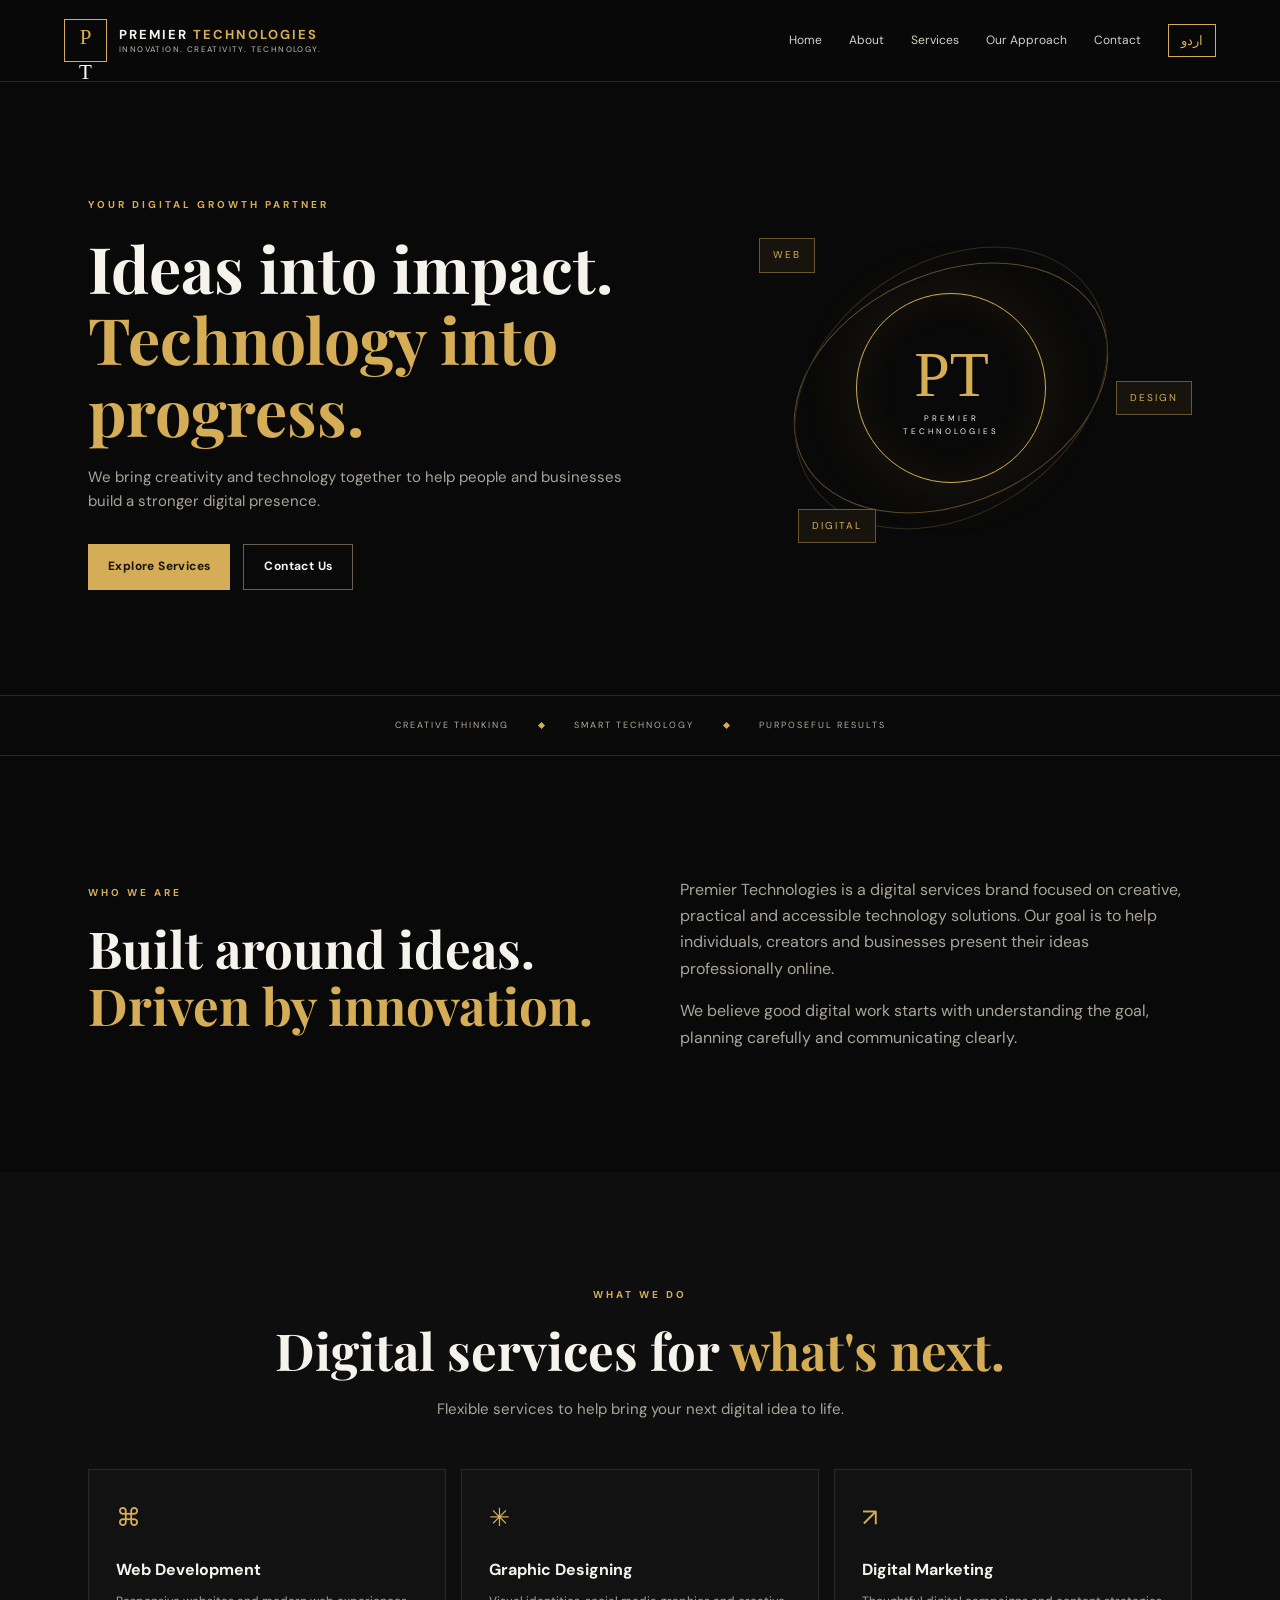
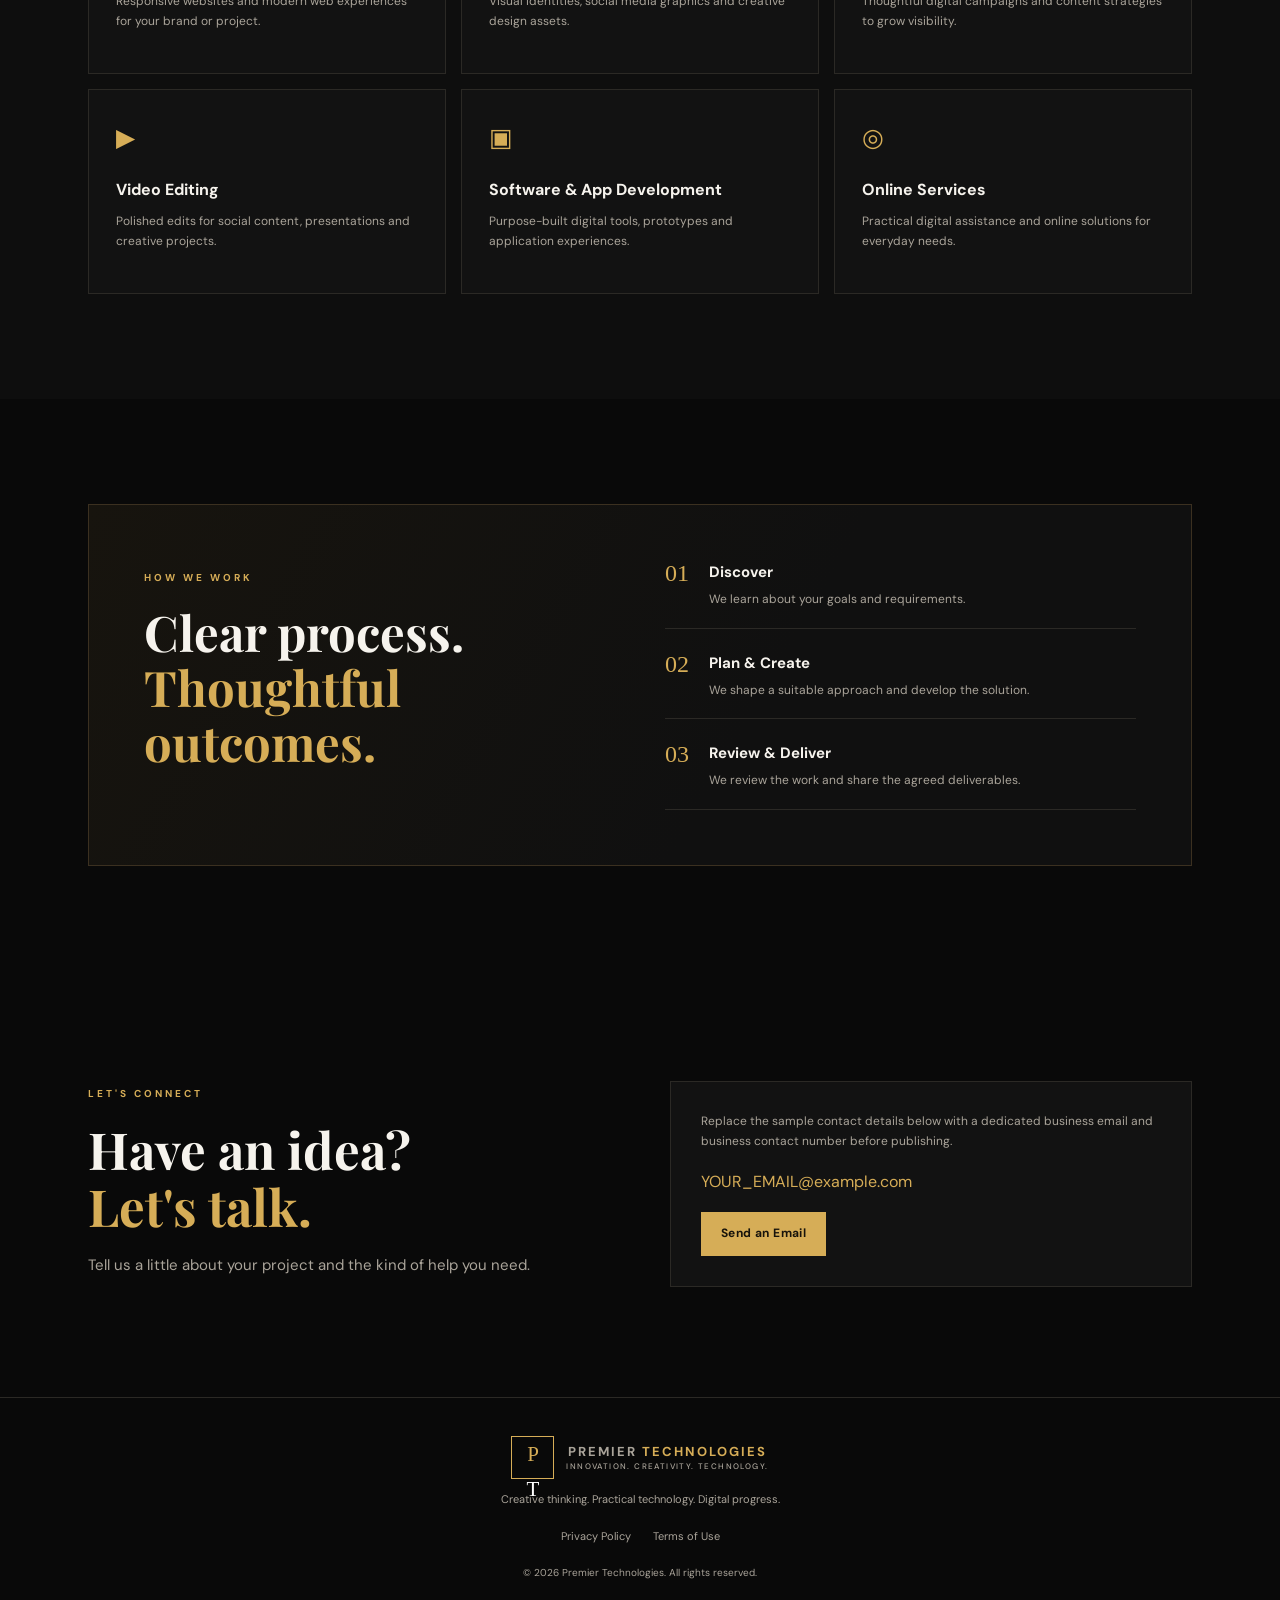
==== index.html @ ddcc8393 "Add files via upload" ====
<!doctype html>
<html lang="en">
<head>
  <meta charset="utf-8">
  <meta name="viewport" content="width=device-width, initial-scale=1">
  <title>Premier Technologies | Innovation. Creativity. Technology.</title>
  <meta name="description" content="Premier Technologies offers web development, graphic design, digital marketing, video editing, software and app development, and digital solutions.">
  <meta name="theme-color" content="#090909">
  <link rel="canonical" href="https://YOUR-DOMAIN.com/">
  <link rel="icon" href="favicon.svg" type="image/svg+xml">
  <link rel="stylesheet" href="style.css">
  <script defer src="script.js"></script>
</head>
<body>
  <header class="site-header">
    <a class="brand" href="#home" aria-label="Premier Technologies home">
      <span class="brand-mark">P<span>T</span></span>
      <span class="brand-name">PREMIER <b>TECHNOLOGIES</b><small>INNOVATION. CREATIVITY. TECHNOLOGY.</small></span>
    </a>
    <button class="menu-toggle" id="menuToggle" aria-label="Open navigation" aria-expanded="false">☰</button>
    <nav id="mainNav" class="main-nav">
      <a href="#home" data-en="Home" data-ur="صفحۂ اول">Home</a>
      <a href="#about" data-en="About" data-ur="تعارف">About</a>
      <a href="#services" data-en="Services" data-ur="خدمات">Services</a>
      <a href="#work" data-en="Our Approach" data-ur="ہمارا طریقۂ کار">Our Approach</a>
      <a href="#contact" data-en="Contact" data-ur="رابطہ">Contact</a>
      <button class="lang-toggle" id="langToggle" type="button">اردو</button>
    </nav>
  </header>

  <main>
    <section class="hero section" id="home">
      <div class="hero-content">
        <p class="eyebrow" data-en="YOUR DIGITAL GROWTH PARTNER" data-ur="آپ کی ڈیجیٹل ترقی کا ساتھی">YOUR DIGITAL GROWTH PARTNER</p>
        <h1 data-en="Ideas into impact.<br><span>Technology into progress.</span>" data-ur="خیالات کو کامیابی میں بدلیں۔<br><span>ٹیکنالوجی کے ساتھ آگے بڑھیں۔">Ideas into impact.<br><span>Technology into progress.</span></h1>
        <p class="hero-copy" data-en="We bring creativity and technology together to help people and businesses build a stronger digital presence." data-ur="ہم تخلیقی صلاحیتوں اور ٹیکنالوجی کو یکجا کرکے افراد اور کاروبار کو مضبوط ڈیجیٹل شناخت بنانے میں مدد دیتے ہیں۔">We bring creativity and technology together to help people and businesses build a stronger digital presence.</p>
        <div class="hero-actions">
          <a class="button button-gold" href="#services" data-en="Explore Services" data-ur="خدمات دیکھیں">Explore Services</a>
          <a class="button button-outline" href="#contact" data-en="Contact Us" data-ur="رابطہ کریں">Contact Us</a>
        </div>
      </div>
      <div class="hero-art" aria-hidden="true">
        <div class="orbit orbit-one"></div><div class="orbit orbit-two"></div>
        <div class="hero-emblem"><span>PT</span><small>PREMIER<br>TECHNOLOGIES</small></div>
        <div class="float-chip chip-one">WEB</div><div class="float-chip chip-two">DESIGN</div><div class="float-chip chip-three">DIGITAL</div>
      </div>
    </section>

    <section class="trust-strip">
      <span data-en="CREATIVE THINKING" data-ur="تخلیقی سوچ">CREATIVE THINKING</span>
      <i></i><span data-en="SMART TECHNOLOGY" data-ur="جدید ٹیکنالوجی">SMART TECHNOLOGY</span>
      <i></i><span data-en="PURPOSEFUL RESULTS" data-ur="بامقصد نتائج">PURPOSEFUL RESULTS</span>
    </section>

    <section class="section about" id="about">
      <div class="section-heading">
        <p class="eyebrow" data-en="WHO WE ARE" data-ur="ہم کون ہیں">WHO WE ARE</p>
        <h2 data-en="Built around ideas.<br><span>Driven by innovation.</span>" data-ur="خیالات سے آغاز،<br><span>جدت کے ساتھ سفر۔">Built around ideas.<br><span>Driven by innovation.</span></h2>
      </div>
      <div class="about-copy">
        <p data-en="Premier Technologies is a digital services brand focused on creative, practical and accessible technology solutions. Our goal is to help individuals, creators and businesses present their ideas professionally online." data-ur="پریمیئر ٹیکنالوجیز ایک ڈیجیٹل سروسز برانڈ ہے جو تخلیقی، عملی اور قابلِ رسائی ٹیکنالوجی حل فراہم کرنے پر توجہ دیتا ہے۔ ہمارا مقصد افراد، تخلیق کاروں اور کاروباروں کو آن لائن اپنی شناخت پیشہ ورانہ انداز میں بنانے میں مدد دینا ہے۔">Premier Technologies is a digital services brand focused on creative, practical and accessible technology solutions. Our goal is to help individuals, creators and businesses present their ideas professionally online.</p>
        <p class="muted" data-en="We believe good digital work starts with understanding the goal, planning carefully and communicating clearly." data-ur="ہمارا یقین ہے کہ معیاری ڈیجیٹل کام کا آغاز مقصد کو سمجھنے، بہتر منصوبہ بندی اور واضح رابطے سے ہوتا ہے۔">We believe good digital work starts with understanding the goal, planning carefully and communicating clearly.</p>
      </div>
    </section>

    <section class="section services" id="services">
      <div class="section-heading centered">
        <p class="eyebrow" data-en="WHAT WE DO" data-ur="ہم کیا کرتے ہیں">WHAT WE DO</p>
        <h2 data-en="Digital services for <span>what's next.</span>" data-ur="آپ کے اگلے قدم کے لیے <span>ڈیجیٹل خدمات۔</span>">Digital services for <span>what's next.</span></h2>
        <p class="section-intro" data-en="Flexible services to help bring your next digital idea to life." data-ur="آپ کے اگلے ڈیجیٹل آئیڈیا کو حقیقت بنانے کے لیے مختلف خدمات۔">Flexible services to help bring your next digital idea to life.</p>
      </div>
      <div class="service-grid">
        <article class="service-card"><div class="service-icon">⌘</div><h3 data-en="Web Development" data-ur="ویب ڈیولپمنٹ">Web Development</h3><p data-en="Responsive websites and modern web experiences for your brand or project." data-ur="آپ کے برانڈ یا پروجیکٹ کے لیے موبائل فرینڈلی ویب سائٹس اور جدید ویب تجربات۔">Responsive websites and modern web experiences for your brand or project.</p></article>
        <article class="service-card"><div class="service-icon">✳</div><h3 data-en="Graphic Designing" data-ur="گرافک ڈیزائننگ">Graphic Designing</h3><p data-en="Visual identities, social media graphics and creative design assets." data-ur="برانڈ شناخت، سوشل میڈیا گرافکس اور تخلیقی ڈیزائن۔">Visual identities, social media graphics and creative design assets.</p></article>
        <article class="service-card"><div class="service-icon">↗</div><h3 data-en="Digital Marketing" data-ur="ڈیجیٹل مارکیٹنگ">Digital Marketing</h3><p data-en="Thoughtful digital campaigns and content strategies to grow visibility." data-ur="آن لائن پہچان بڑھانے کے لیے مؤثر ڈیجیٹل مہمات اور مواد کی حکمتِ عملی۔">Thoughtful digital campaigns and content strategies to grow visibility.</p></article>
        <article class="service-card"><div class="service-icon">▶</div><h3 data-en="Video Editing" data-ur="ویڈیو ایڈیٹنگ">Video Editing</h3><p data-en="Polished edits for social content, presentations and creative projects." data-ur="سوشل میڈیا، پریزنٹیشنز اور تخلیقی منصوبوں کے لیے معیاری ویڈیو ایڈیٹنگ۔">Polished edits for social content, presentations and creative projects.</p></article>
        <article class="service-card"><div class="service-icon">▣</div><h3 data-en="Software & App Development" data-ur="سافٹ ویئر اور ایپ ڈیولپمنٹ">Software & App Development</h3><p data-en="Purpose-built digital tools, prototypes and application experiences." data-ur="ضرورت کے مطابق ڈیجیٹل ٹولز، پروٹوٹائپس اور ایپلی کیشنز۔">Purpose-built digital tools, prototypes and application experiences.</p></article>
        <article class="service-card"><div class="service-icon">◎</div><h3 data-en="Online Services" data-ur="آن لائن خدمات">Online Services</h3><p data-en="Practical digital assistance and online solutions for everyday needs." data-ur="روزمرہ ضروریات کے لیے عملی ڈیجیٹل معاونت اور آن لائن حل۔">Practical digital assistance and online solutions for everyday needs.</p></article>
      </div>
    </section>

    <section class="section approach" id="work">
      <div class="approach-panel">
        <div><p class="eyebrow" data-en="HOW WE WORK" data-ur="ہمارا طریقۂ کار">HOW WE WORK</p><h2 data-en="Clear process.<br><span>Thoughtful outcomes.</span>" data-ur="واضح طریقۂ کار،<br><span>بہتر نتائج۔">Clear process.<br><span>Thoughtful outcomes.</span></h2></div>
        <div class="steps">
          <div class="step"><b>01</b><div><h3 data-en="Discover" data-ur="ضرورت سمجھنا">Discover</h3><p data-en="We learn about your goals and requirements." data-ur="ہم آپ کے مقاصد اور ضروریات سمجھتے ہیں۔">We learn about your goals and requirements.</p></div></div>
          <div class="step"><b>02</b><div><h3 data-en="Plan & Create" data-ur="منصوبہ بندی اور تخلیق">Plan & Create</h3><p data-en="We shape a suitable approach and develop the solution." data-ur="ہم مناسب حکمتِ عملی بناتے اور حل تیار کرتے ہیں۔">We shape a suitable approach and develop the solution.</p></div></div>
          <div class="step"><b>03</b><div><h3 data-en="Review & Deliver" data-ur="جائزہ اور فراہمی">Review & Deliver</h3><p data-en="We review the work and share the agreed deliverables." data-ur="ہم کام کا جائزہ لے کر طے شدہ نتائج فراہم کرتے ہیں۔">We review the work and share the agreed deliverables.</p></div></div>
        </div>
      </div>
    </section>

    <section class="section contact" id="contact">
      <div class="section-heading">
        <p class="eyebrow" data-en="LET'S CONNECT" data-ur="آئیے رابطہ کریں">LET'S CONNECT</p>
        <h2 data-en="Have an idea?<br><span>Let's talk.</span>" data-ur="کوئی آئیڈیا ہے؟<br><span>بات کرتے ہیں۔">Have an idea?<br><span>Let's talk.</span></h2>
        <p class="section-intro" data-en="Tell us a little about your project and the kind of help you need." data-ur="اپنے پروجیکٹ اور مطلوبہ مدد کے بارے میں مختصراً بتائیں۔">Tell us a little about your project and the kind of help you need.</p>
      </div>
      <div class="contact-card">
        <p class="contact-note" data-en="Replace the sample contact details below with a dedicated business email and business contact number before publishing." data-ur="ویب سائٹ شائع کرنے سے پہلے نیچے دی گئی نمونہ رابطہ معلومات کی جگہ کاروباری ای میل اور رابطہ نمبر شامل کریں۔">Replace the sample contact details below with a dedicated business email and business contact number before publishing.</p>
        <a class="contact-link" href="mailto:YOUR_EMAIL@example.com">YOUR_EMAIL@example.com</a>
        <a class="button button-gold" href="mailto:YOUR_EMAIL@example.com?subject=Project%20Enquiry" data-en="Send an Email" data-ur="ای میل بھیجیں">Send an Email</a>
      </div>
    </section>
  </main>

  <footer class="site-footer">
    <a class="brand footer-brand" href="#home"><span class="brand-mark">P<span>T</span></span><span class="brand-name">PREMIER <b>TECHNOLOGIES</b><small>INNOVATION. CREATIVITY. TECHNOLOGY.</small></span></a>
    <p data-en="Creative thinking. Practical technology. Digital progress." data-ur="تخلیقی سوچ، عملی ٹیکنالوجی، ڈیجیٹل ترقی۔">Creative thinking. Practical technology. Digital progress.</p>
    <div class="footer-links"><a href="privacy.html" data-en="Privacy Policy" data-ur="پرائیویسی پالیسی">Privacy Policy</a><a href="terms.html" data-en="Terms of Use" data-ur="استعمال کی شرائط">Terms of Use</a></div>
    <small>© <span id="year"></span> Premier Technologies. <span data-en="All rights reserved." data-ur="جملہ حقوق محفوظ ہیں۔">All rights reserved.</span></small>
  </footer>
</body>
</html>
---- style.css ----
@import url('https://fonts.googleapis.com/css2?family=DM+Sans:wght@400;500;600;700&family=Playfair+Display:wght@600;700&family=Noto+Nastaliq+Urdu:wght@400;600&display=swap');
:root{--bg:#090909;--panel:#121212;--panel2:#171717;--gold:#d6ad57;--gold2:#f1d18a;--text:#f6f3ed;--muted:#aaa49a;--line:#2b2925;--max:1160px}
*{box-sizing:border-box}html{scroll-behavior:smooth;scroll-padding-top:90px}body{margin:0;background:var(--bg);color:var(--text);font-family:'DM Sans',Arial,sans-serif;line-height:1.65}a{color:inherit;text-decoration:none}.site-header{height:82px;padding:0 max(5vw,24px);display:flex;align-items:center;justify-content:space-between;border-bottom:1px solid var(--line);background:#090909ee;position:sticky;top:0;z-index:10;backdrop-filter:blur(12px)}.brand{display:flex;align-items:center;gap:12px}.brand-mark{width:43px;height:43px;border:1px solid var(--gold);display:grid;place-items:center;color:var(--gold);font-family:Georgia,serif;font-size:21px}.brand-mark span{color:#fff}.brand-name{font-size:13px;letter-spacing:2px;font-weight:700;line-height:1.4}.brand-name b{color:var(--gold)}.brand-name small{display:block;font-size:8px;letter-spacing:1.4px;color:var(--muted);font-weight:500}.main-nav{display:flex;align-items:center;gap:27px;font-size:12px;color:#d6d1c8}.main-nav a:hover,.footer-links a:hover{color:var(--gold)}.lang-toggle,.menu-toggle{border:1px solid var(--gold);background:transparent;color:var(--gold);padding:8px 12px;cursor:pointer}.menu-toggle{display:none}.section{max-width:var(--max);margin:auto;padding:105px 28px}.hero{min-height:590px;display:grid;grid-template-columns:1.1fr .9fr;align-items:center;gap:35px}.eyebrow{font-size:10px;letter-spacing:3px;color:var(--gold);font-weight:700}.hero h1,.section-heading h2,.approach h2{font-family:'Playfair Display',Georgia,serif;font-size:clamp(39px,5vw,65px);line-height:1.12;margin:18px 0}.hero h1 span,h2 span{color:var(--gold)}.hero-copy,.about-copy p,.section-intro{color:var(--muted);max-width:570px;font-size:15px}.hero-actions{display:flex;gap:13px;margin-top:30px;flex-wrap:wrap}.button{display:inline-flex;align-items:center;justify-content:center;padding:12px 20px;font-size:12px;font-weight:700;letter-spacing:.4px}.button-gold{background:var(--gold);color:#17130b}.button-gold:hover{background:var(--gold2)}.button-outline{border:1px solid #686052;color:var(--text)}.button-outline:hover{border-color:var(--gold);color:var(--gold)}.hero-art{height:390px;position:relative;display:grid;place-items:center}.orbit{position:absolute;border:1px solid #5d4a29;border-radius:50%;transform:rotate(-25deg)}.orbit-one{width:330px;height:230px}.orbit-two{width:250px;height:340px;transform:rotate(55deg);border-color:#332a1b}.hero-emblem{width:190px;height:190px;border:1px solid var(--gold);border-radius:50%;display:flex;flex-direction:column;align-items:center;justify-content:center;box-shadow:0 0 65px #d6ad571a,inset 0 0 40px #d6ad5712}.hero-emblem span{font:64px Georgia;color:var(--gold)}.hero-emblem small{text-align:center;letter-spacing:3px;font-size:8px}.float-chip{position:absolute;background:#17140e;border:1px solid #69552f;color:var(--gold);font-size:10px;letter-spacing:2px;padding:8px 13px}.chip-one{top:45px;left:10%}.chip-two{right:0;top:48%}.chip-three{bottom:40px;left:18%}.trust-strip{border-block:1px solid var(--line);display:flex;justify-content:center;align-items:center;gap:30px;padding:22px 10px;color:#b7ad9b;font-size:9px;letter-spacing:2px;flex-wrap:wrap}.trust-strip i{width:5px;height:5px;background:var(--gold);transform:rotate(45deg)}.about{display:grid;grid-template-columns:1fr 1fr;gap:80px;align-items:center}.section-heading h2{font-size:clamp(35px,4vw,51px)}.about-copy p{font-size:16px}.muted{color:var(--muted)}.services{max-width:none;background:#0e0e0e;padding-inline:max(calc((100% - var(--max))/2 + 28px),28px)}.centered{text-align:center}.centered .section-intro{margin:0 auto}.service-grid{max-width:var(--max);margin:48px auto 0;display:grid;grid-template-columns:repeat(3,1fr);gap:15px}.service-card{background:var(--panel);border:1px solid var(--line);padding:27px;min-height:205px;transition:.2s}.service-card:hover{border-color:#8a6d38;transform:translateY(-3px)}.service-icon{font-size:25px;color:var(--gold);margin-bottom:18px}.service-card h3{font-size:16px;margin:0 0 9px}.service-card p,.step p{font-size:12px;color:var(--muted);margin:0}.approach-panel{background:linear-gradient(120deg,#17140e,#101010 60%);border:1px solid #3b3020;padding:55px;display:grid;grid-template-columns:1fr 1fr;gap:50px}.approach h2{font-size:clamp(34px,4vw,49px)}.steps{display:grid;gap:22px;align-content:center}.step{display:flex;gap:20px;border-bottom:1px solid var(--line);padding-bottom:18px}.step b{font:24px Georgia;color:var(--gold)}.step h3{font-size:15px;margin:0 0 5px}.contact{display:grid;grid-template-columns:1fr 1fr;gap:60px;align-items:center}.contact-card{border:1px solid var(--line);background:var(--panel);padding:30px;display:flex;flex-direction:column;align-items:flex-start;gap:17px}.contact-note{font-size:12px;color:var(--muted);margin:0}.contact-link{color:var(--gold);overflow-wrap:anywhere}.site-footer{border-top:1px solid var(--line);padding:38px 5vw;text-align:center;color:var(--muted);font-size:11px}.footer-brand{justify-content:center}.footer-links{display:flex;justify-content:center;gap:22px;margin:18px}.site-footer>small{font-size:10px}.rtl{direction:rtl;font-family:'Noto Nastaliq Urdu','Arial',sans-serif}.rtl .main-nav,.rtl .brand-name,.rtl .eyebrow,.rtl .service-card,.rtl .step,.rtl .contact-card,.rtl .trust-strip{letter-spacing:0}.rtl .hero-art{direction:ltr}.rtl .hero-actions{justify-content:flex-start}.rtl .step{flex-direction:row}.rtl .brand{direction:ltr}.rtl .footer-brand{direction:ltr}
@media(max-width:800px){.site-header{height:72px}.menu-toggle{display:block}.main-nav{display:none;position:absolute;top:71px;left:0;right:0;background:#101010;padding:22px;flex-direction:column;gap:18px;border-bottom:1px solid var(--line)}.main-nav.open{display:flex}.hero{grid-template-columns:1fr;padding-top:70px;text-align:center}.hero-copy{margin-inline:auto}.hero-actions{justify-content:center}.hero-art{height:310px}.about,.contact,.approach-panel{grid-template-columns:1fr;gap:25px}.about{padding-top:75px;padding-bottom:75px}.service-grid{grid-template-columns:repeat(2,1fr)}.approach-panel{padding:30px}.contact{padding-top:75px;padding-bottom:75px}}
@media(max-width:520px){.brand-name{font-size:11px;letter-spacing:1px}.brand-name small{font-size:7px}.brand-mark{width:38px;height:38px}.section{padding:75px 21px}.hero h1{font-size:42px}.hero-art{height:270px}.hero-emblem{width:155px;height:155px}.hero-emblem span{font-size:52px}.orbit-one{width:270px;height:190px}.orbit-two{width:210px;height:290px}.service-grid{grid-template-columns:1fr}.service-card{min-height:0}.trust-strip{gap:12px;font-size:8px}.contact-card{padding:22px}.rtl .hero h1{font-size:35px}}
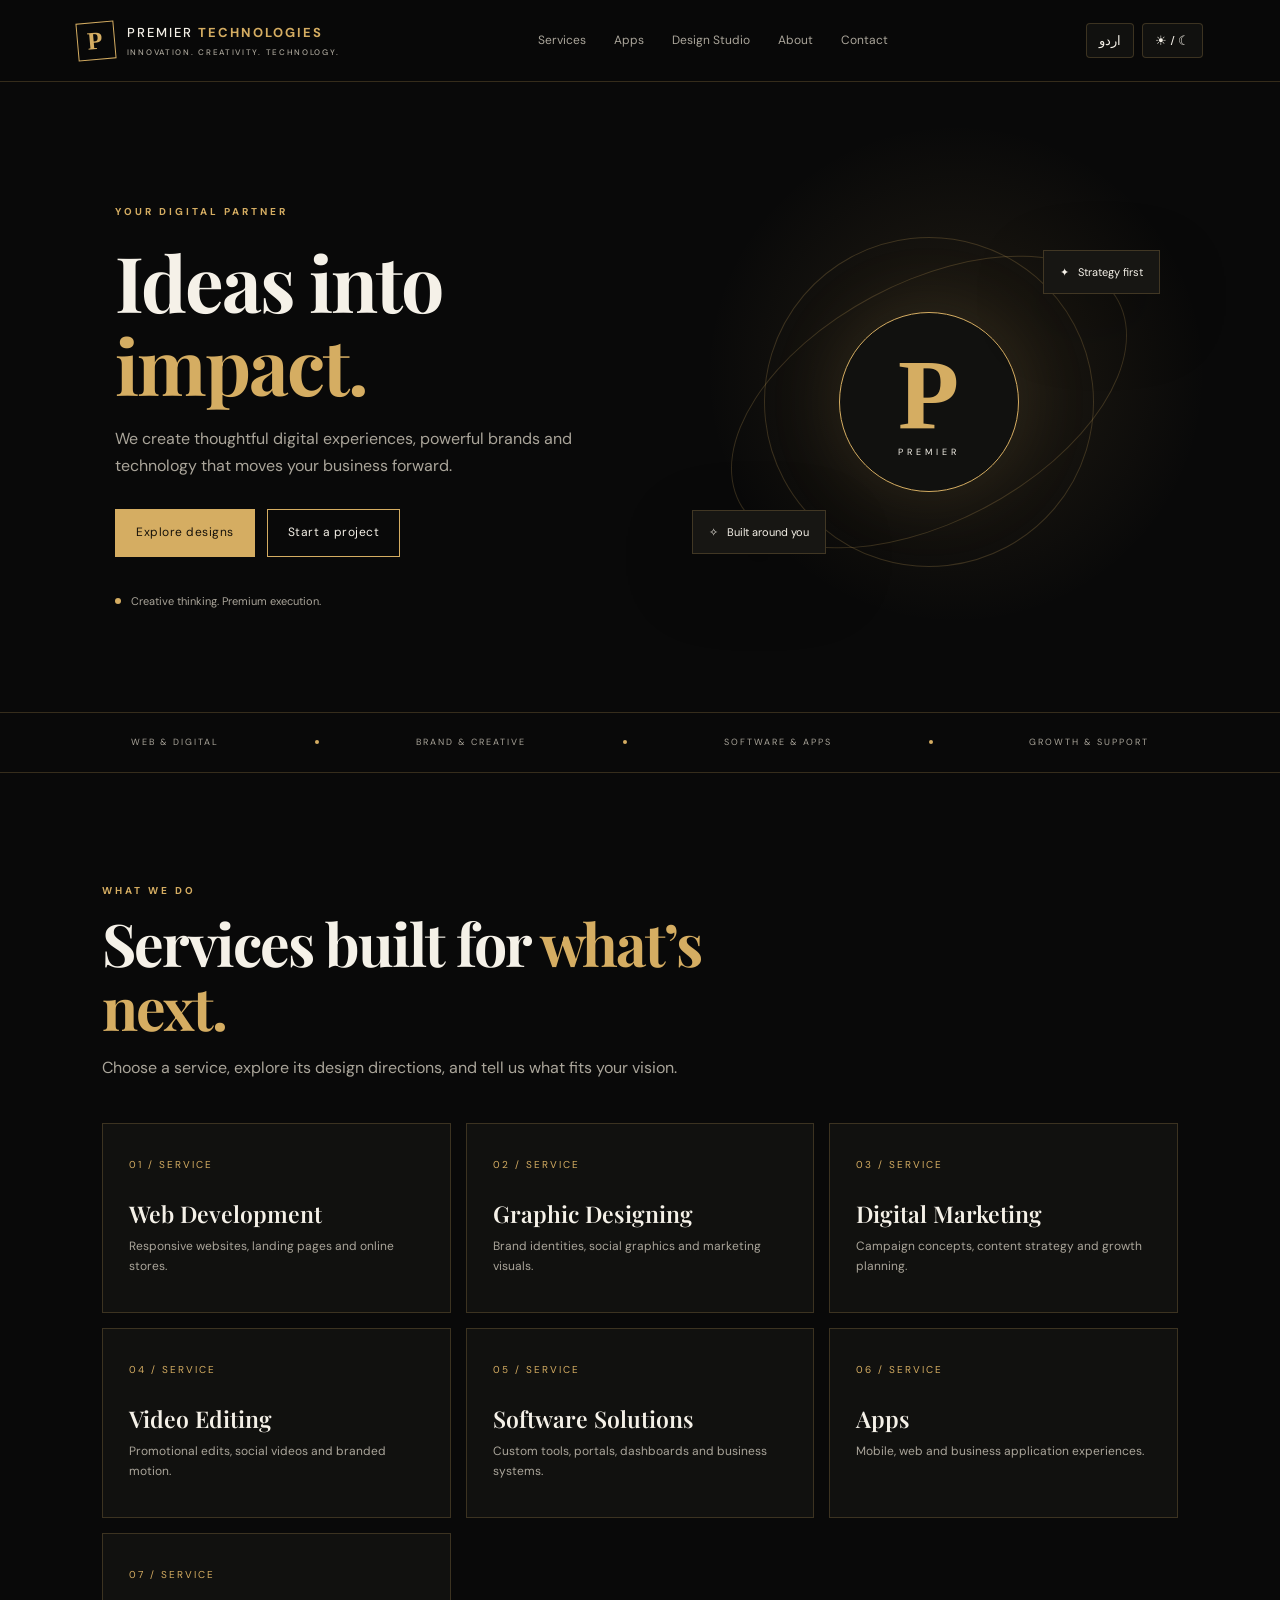
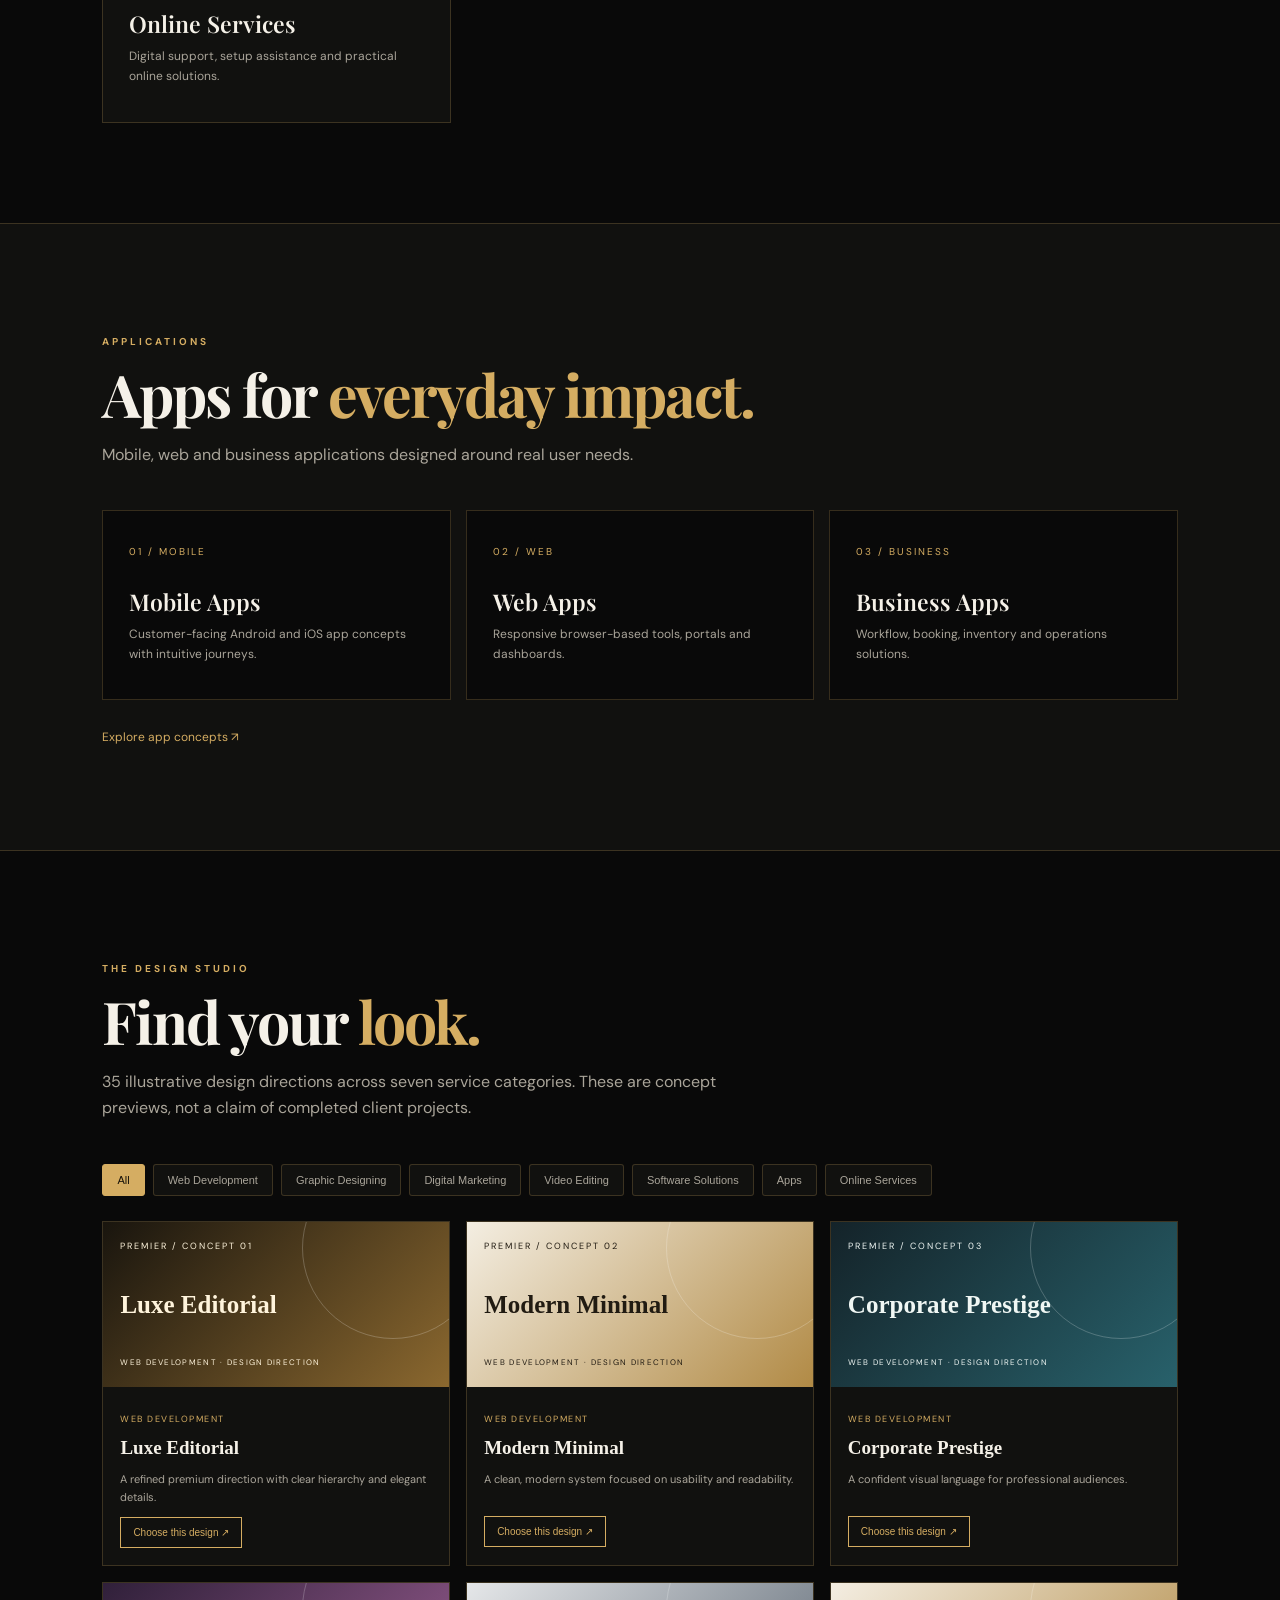
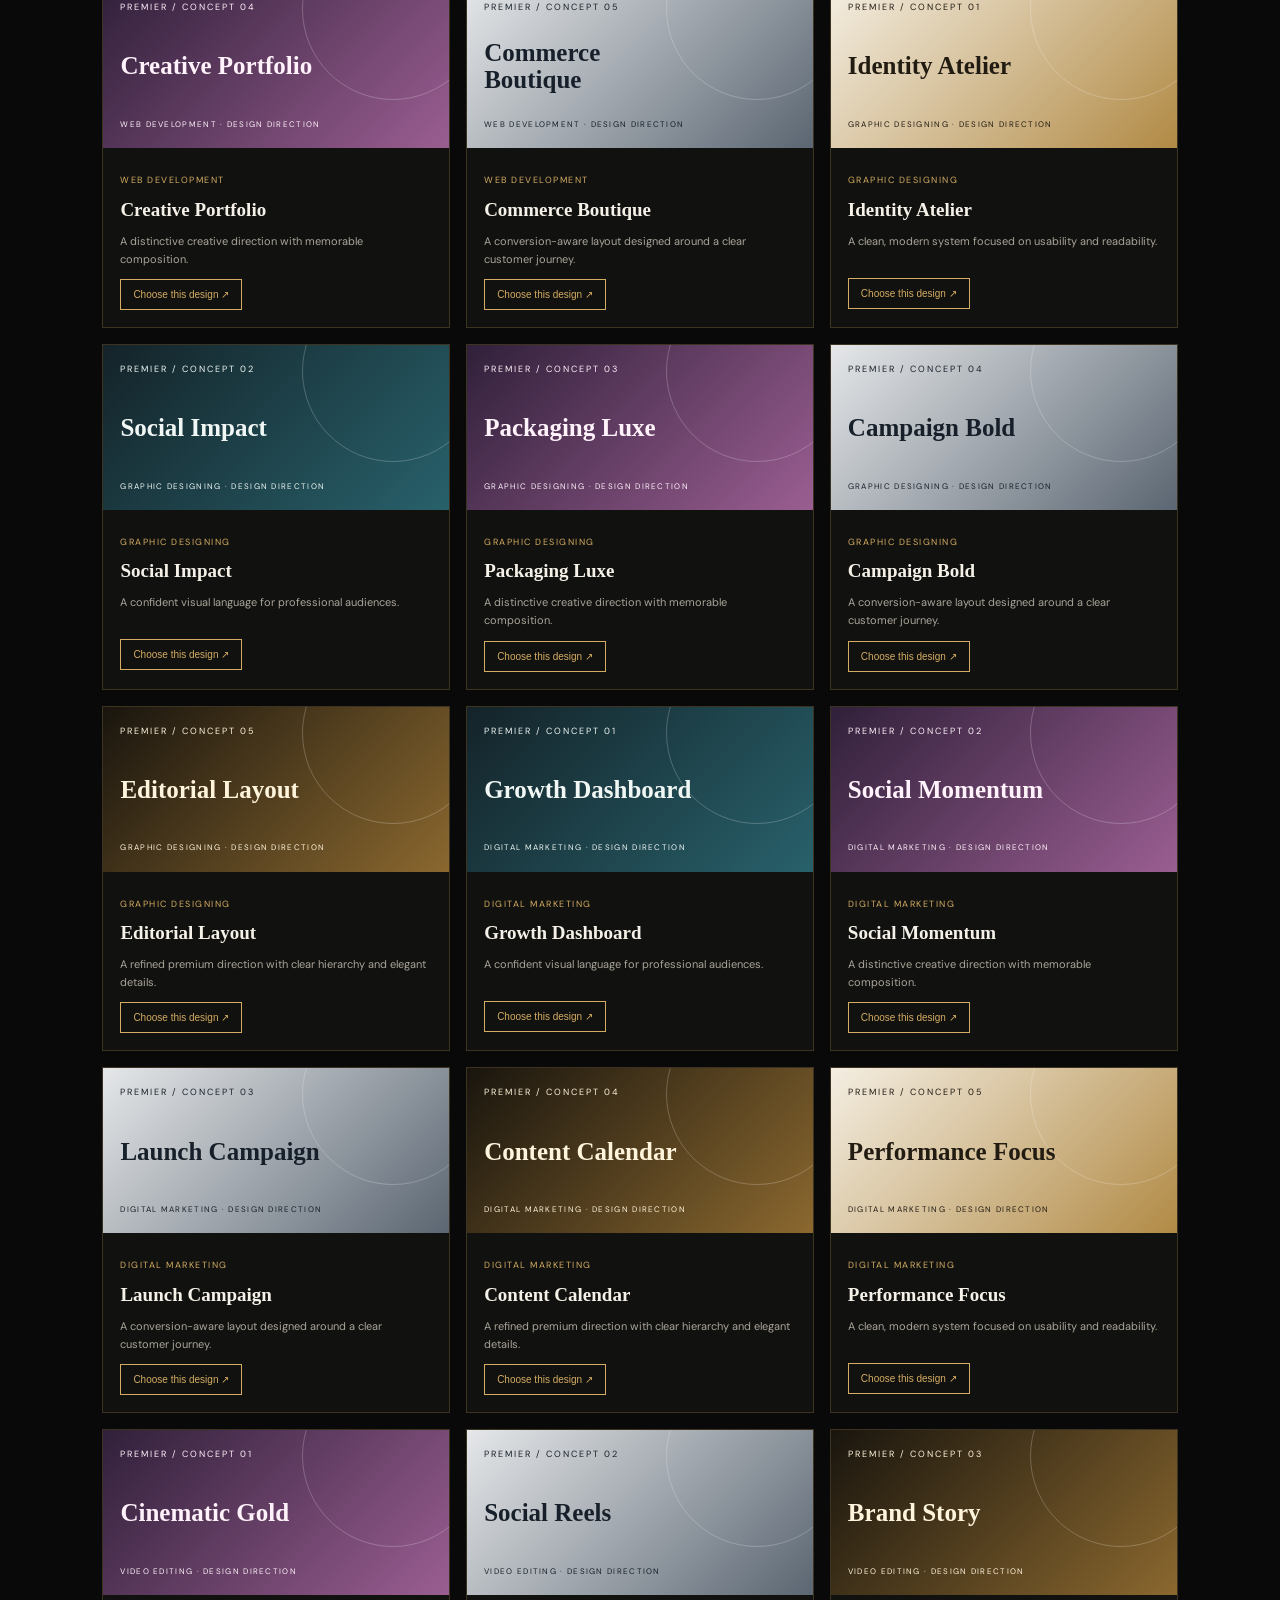
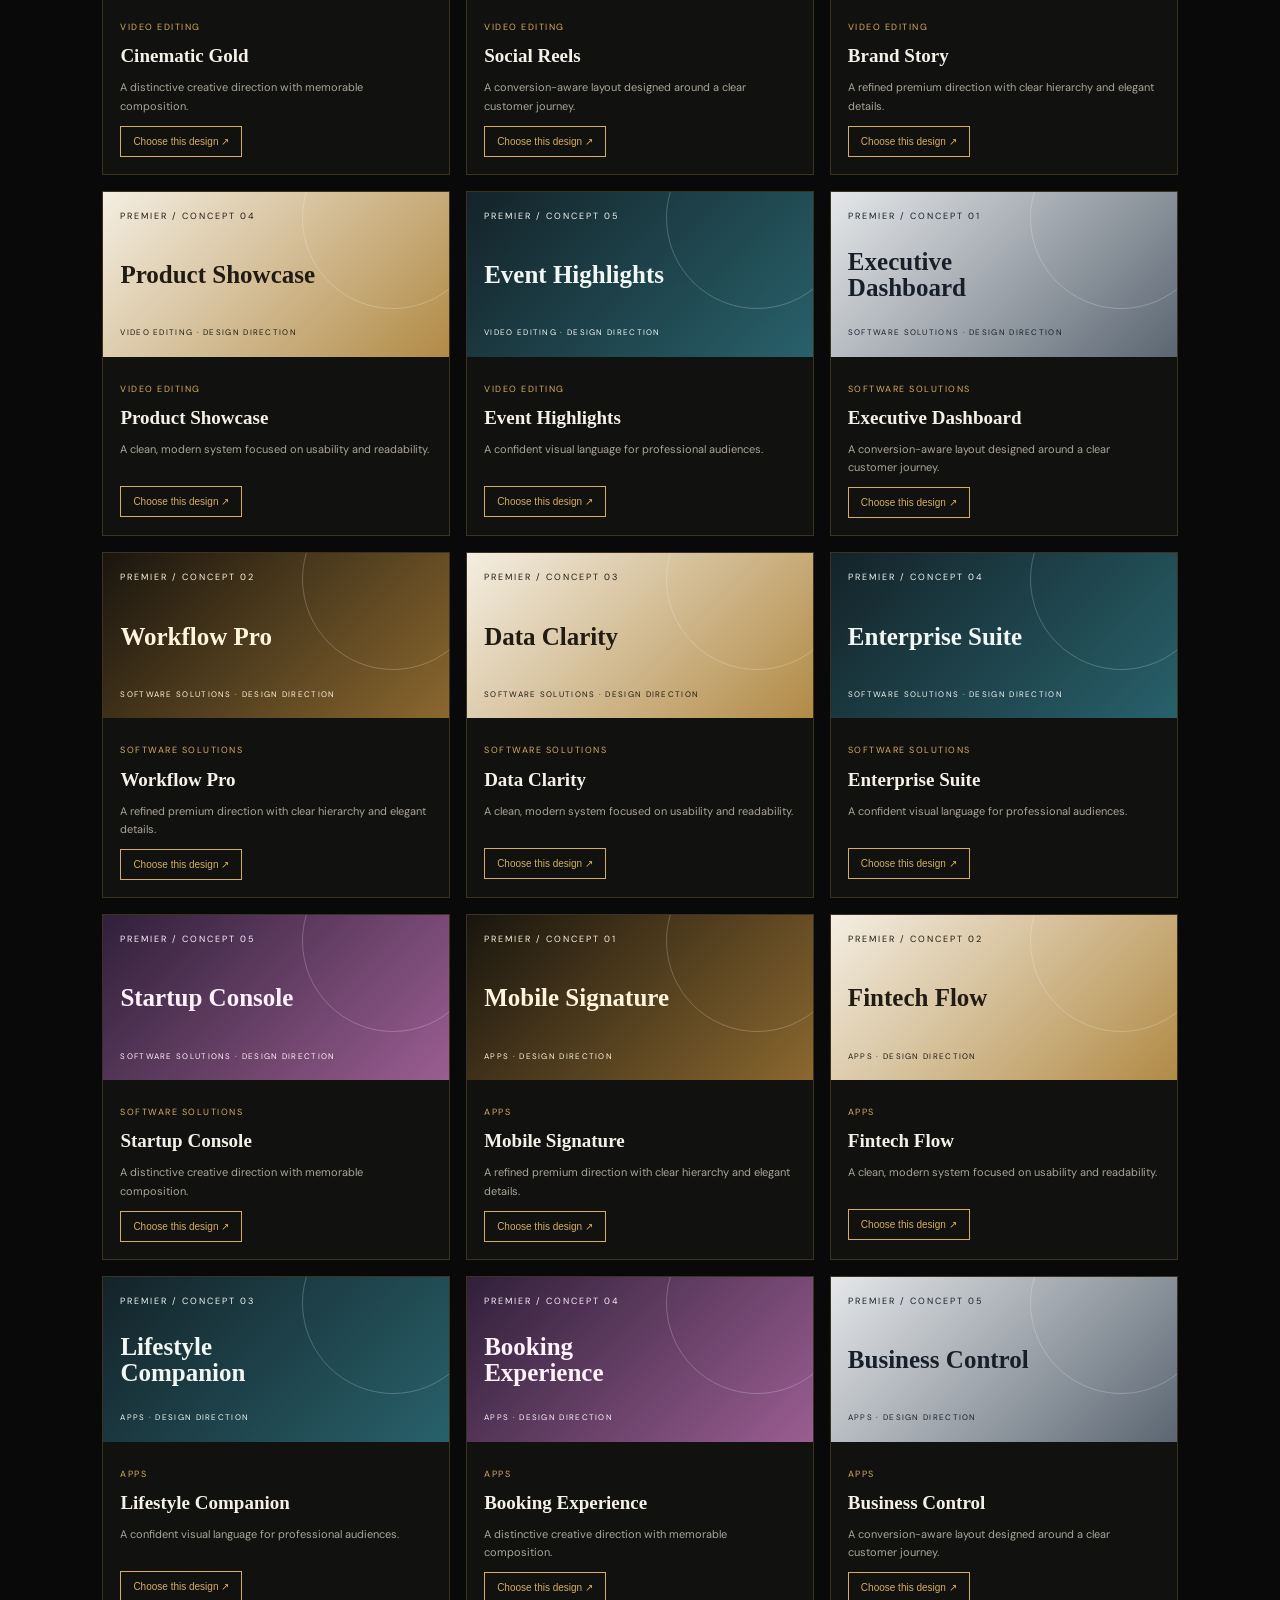
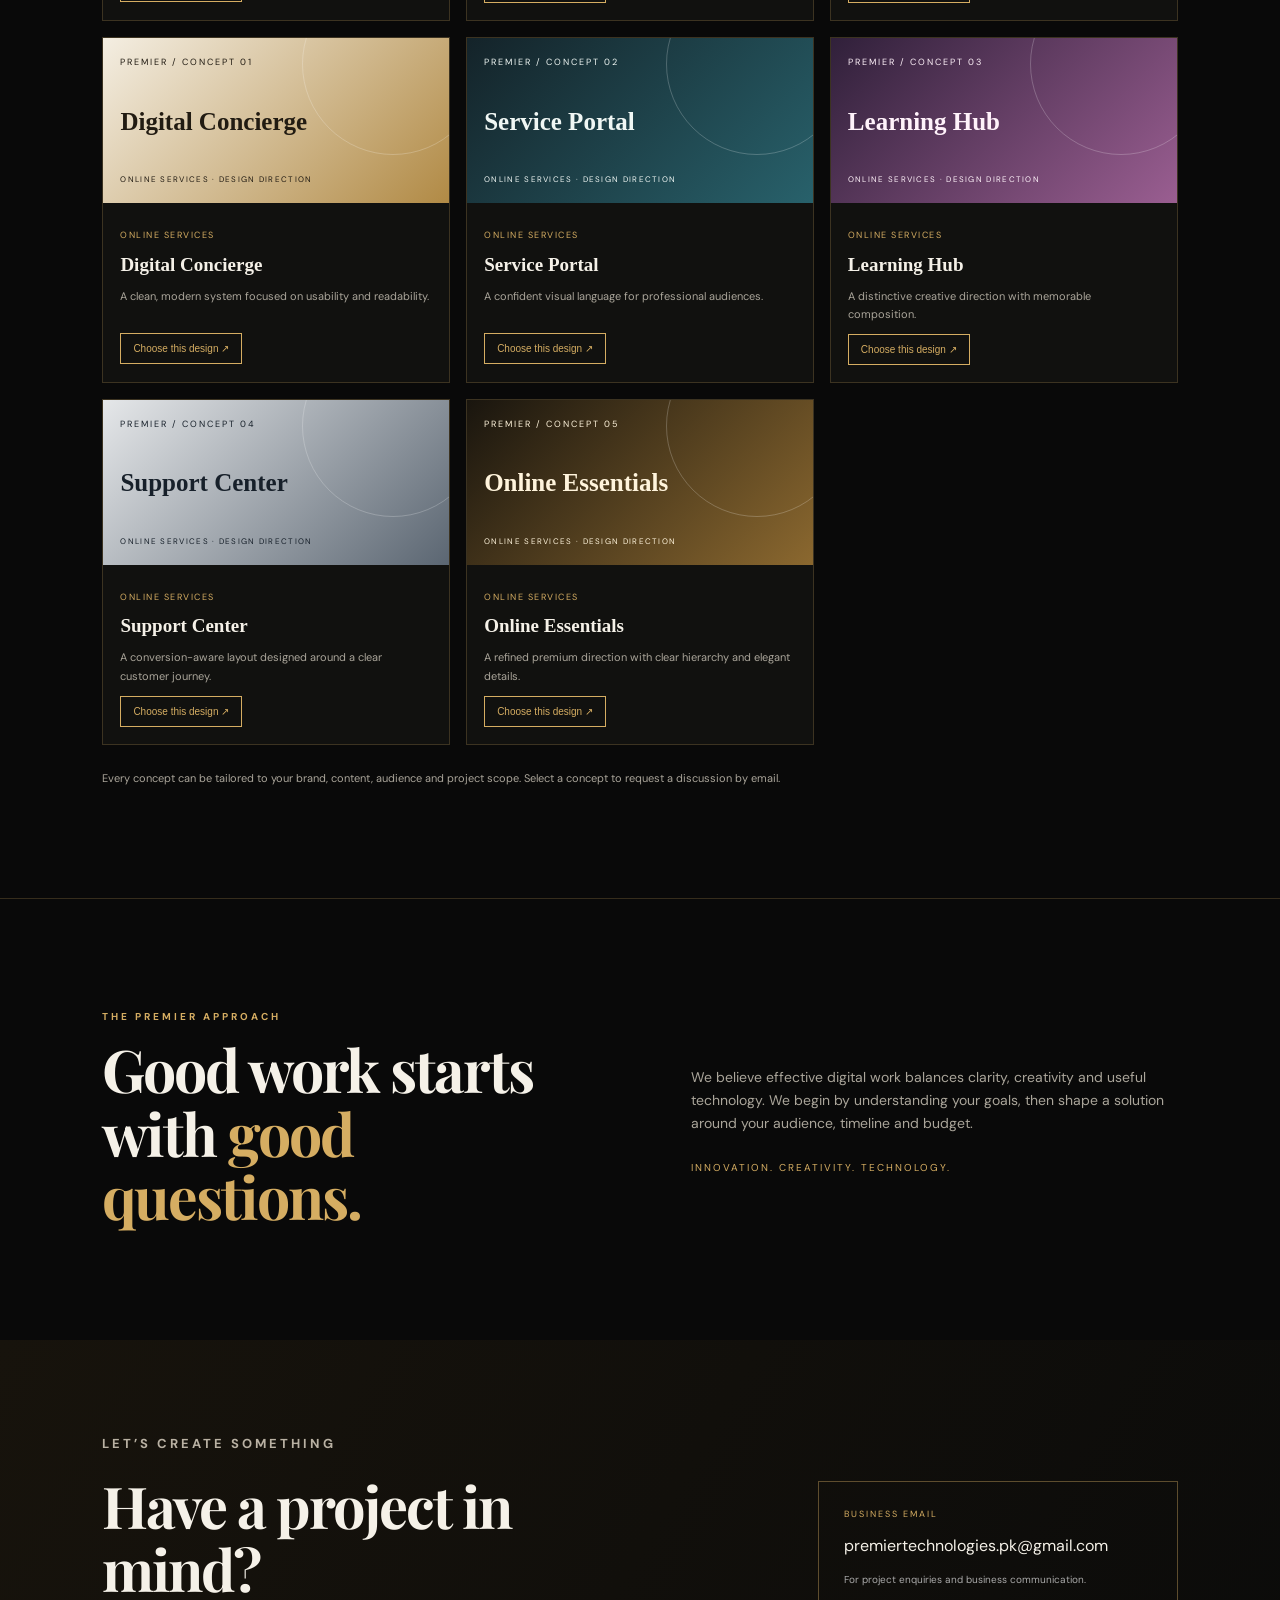
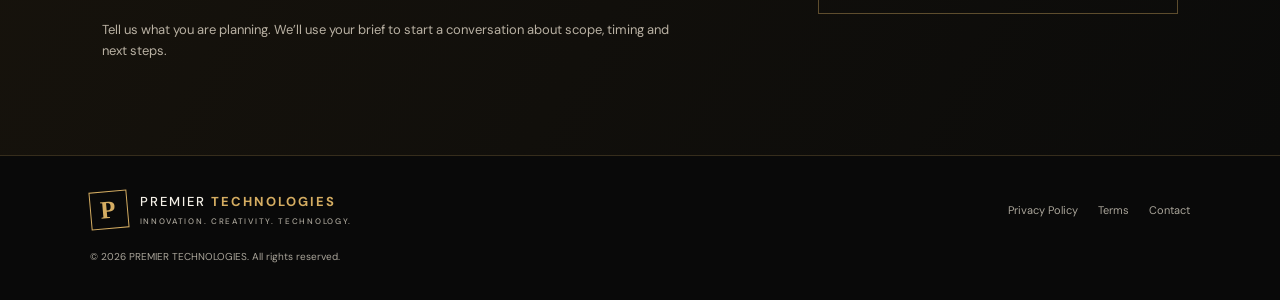
==== commit 0080a9f3: "Add files via upload" ====
--- a/index.html
+++ b/index.html
@@ -1,114 +1,31 @@
 <!doctype html>
 <html lang="en">
 <head>
-  <meta charset="utf-8">
-  <meta name="viewport" content="width=device-width, initial-scale=1">
-  <title>Premier Technologies | Innovation. Creativity. Technology.</title>
-  <meta name="description" content="Premier Technologies offers web development, graphic design, digital marketing, video editing, software and app development, and digital solutions.">
-  <meta name="theme-color" content="#090909">
-  <link rel="canonical" href="https://YOUR-DOMAIN.com/">
-  <link rel="icon" href="favicon.svg" type="image/svg+xml">
-  <link rel="stylesheet" href="style.css">
-  <script defer src="script.js"></script>
+<meta charset="utf-8"><meta name="viewport" content="width=device-width,initial-scale=1">
+<meta name="description" content="PREMIER TECHNOLOGIES — Innovation. Creativity. Technology. Premium digital services and creative solutions.">
+<title>PREMIER TECHNOLOGIES | Innovation. Creativity. Technology.</title>
+<link rel="icon" href="favicon.svg" type="image/svg+xml">
+<link rel="preconnect" href="https://fonts.googleapis.com"><link rel="preconnect" href="https://fonts.gstatic.com" crossorigin>
+<link href="https://fonts.googleapis.com/css2?family=DM+Sans:wght@400;500;600;700&family=Playfair+Display:wght@600;700;800&display=swap" rel="stylesheet">
+<link rel="stylesheet" href="style.css">
 </head>
 <body>
-  <header class="site-header">
-    <a class="brand" href="#home" aria-label="Premier Technologies home">
-      <span class="brand-mark">P<span>T</span></span>
-      <span class="brand-name">PREMIER <b>TECHNOLOGIES</b><small>INNOVATION. CREATIVITY. TECHNOLOGY.</small></span>
-    </a>
-    <button class="menu-toggle" id="menuToggle" aria-label="Open navigation" aria-expanded="false">☰</button>
-    <nav id="mainNav" class="main-nav">
-      <a href="#home" data-en="Home" data-ur="صفحۂ اول">Home</a>
-      <a href="#about" data-en="About" data-ur="تعارف">About</a>
-      <a href="#services" data-en="Services" data-ur="خدمات">Services</a>
-      <a href="#work" data-en="Our Approach" data-ur="ہمارا طریقۂ کار">Our Approach</a>
-      <a href="#contact" data-en="Contact" data-ur="رابطہ">Contact</a>
-      <button class="lang-toggle" id="langToggle" type="button">اردو</button>
-    </nav>
-  </header>
-
-  <main>
-    <section class="hero section" id="home">
-      <div class="hero-content">
-        <p class="eyebrow" data-en="YOUR DIGITAL GROWTH PARTNER" data-ur="آپ کی ڈیجیٹل ترقی کا ساتھی">YOUR DIGITAL GROWTH PARTNER</p>
-        <h1 data-en="Ideas into impact.<br><span>Technology into progress.</span>" data-ur="خیالات کو کامیابی میں بدلیں۔<br><span>ٹیکنالوجی کے ساتھ آگے بڑھیں۔">Ideas into impact.<br><span>Technology into progress.</span></h1>
-        <p class="hero-copy" data-en="We bring creativity and technology together to help people and businesses build a stronger digital presence." data-ur="ہم تخلیقی صلاحیتوں اور ٹیکنالوجی کو یکجا کرکے افراد اور کاروبار کو مضبوط ڈیجیٹل شناخت بنانے میں مدد دیتے ہیں۔">We bring creativity and technology together to help people and businesses build a stronger digital presence.</p>
-        <div class="hero-actions">
-          <a class="button button-gold" href="#services" data-en="Explore Services" data-ur="خدمات دیکھیں">Explore Services</a>
-          <a class="button button-outline" href="#contact" data-en="Contact Us" data-ur="رابطہ کریں">Contact Us</a>
-        </div>
-      </div>
-      <div class="hero-art" aria-hidden="true">
-        <div class="orbit orbit-one"></div><div class="orbit orbit-two"></div>
-        <div class="hero-emblem"><span>PT</span><small>PREMIER<br>TECHNOLOGIES</small></div>
-        <div class="float-chip chip-one">WEB</div><div class="float-chip chip-two">DESIGN</div><div class="float-chip chip-three">DIGITAL</div>
-      </div>
-    </section>
-
-    <section class="trust-strip">
-      <span data-en="CREATIVE THINKING" data-ur="تخلیقی سوچ">CREATIVE THINKING</span>
-      <i></i><span data-en="SMART TECHNOLOGY" data-ur="جدید ٹیکنالوجی">SMART TECHNOLOGY</span>
-      <i></i><span data-en="PURPOSEFUL RESULTS" data-ur="بامقصد نتائج">PURPOSEFUL RESULTS</span>
-    </section>
-
-    <section class="section about" id="about">
-      <div class="section-heading">
-        <p class="eyebrow" data-en="WHO WE ARE" data-ur="ہم کون ہیں">WHO WE ARE</p>
-        <h2 data-en="Built around ideas.<br><span>Driven by innovation.</span>" data-ur="خیالات سے آغاز،<br><span>جدت کے ساتھ سفر۔">Built around ideas.<br><span>Driven by innovation.</span></h2>
-      </div>
-      <div class="about-copy">
-        <p data-en="Premier Technologies is a digital services brand focused on creative, practical and accessible technology solutions. Our goal is to help individuals, creators and businesses present their ideas professionally online." data-ur="پریمیئر ٹیکنالوجیز ایک ڈیجیٹل سروسز برانڈ ہے جو تخلیقی، عملی اور قابلِ رسائی ٹیکنالوجی حل فراہم کرنے پر توجہ دیتا ہے۔ ہمارا مقصد افراد، تخلیق کاروں اور کاروباروں کو آن لائن اپنی شناخت پیشہ ورانہ انداز میں بنانے میں مدد دینا ہے۔">Premier Technologies is a digital services brand focused on creative, practical and accessible technology solutions. Our goal is to help individuals, creators and businesses present their ideas professionally online.</p>
-        <p class="muted" data-en="We believe good digital work starts with understanding the goal, planning carefully and communicating clearly." data-ur="ہمارا یقین ہے کہ معیاری ڈیجیٹل کام کا آغاز مقصد کو سمجھنے، بہتر منصوبہ بندی اور واضح رابطے سے ہوتا ہے۔">We believe good digital work starts with understanding the goal, planning carefully and communicating clearly.</p>
-      </div>
-    </section>
-
-    <section class="section services" id="services">
-      <div class="section-heading centered">
-        <p class="eyebrow" data-en="WHAT WE DO" data-ur="ہم کیا کرتے ہیں">WHAT WE DO</p>
-        <h2 data-en="Digital services for <span>what's next.</span>" data-ur="آپ کے اگلے قدم کے لیے <span>ڈیجیٹل خدمات۔</span>">Digital services for <span>what's next.</span></h2>
-        <p class="section-intro" data-en="Flexible services to help bring your next digital idea to life." data-ur="آپ کے اگلے ڈیجیٹل آئیڈیا کو حقیقت بنانے کے لیے مختلف خدمات۔">Flexible services to help bring your next digital idea to life.</p>
-      </div>
-      <div class="service-grid">
-        <article class="service-card"><div class="service-icon">⌘</div><h3 data-en="Web Development" data-ur="ویب ڈیولپمنٹ">Web Development</h3><p data-en="Responsive websites and modern web experiences for your brand or project." data-ur="آپ کے برانڈ یا پروجیکٹ کے لیے موبائل فرینڈلی ویب سائٹس اور جدید ویب تجربات۔">Responsive websites and modern web experiences for your brand or project.</p></article>
-        <article class="service-card"><div class="service-icon">✳</div><h3 data-en="Graphic Designing" data-ur="گرافک ڈیزائننگ">Graphic Designing</h3><p data-en="Visual identities, social media graphics and creative design assets." data-ur="برانڈ شناخت، سوشل میڈیا گرافکس اور تخلیقی ڈیزائن۔">Visual identities, social media graphics and creative design assets.</p></article>
-        <article class="service-card"><div class="service-icon">↗</div><h3 data-en="Digital Marketing" data-ur="ڈیجیٹل مارکیٹنگ">Digital Marketing</h3><p data-en="Thoughtful digital campaigns and content strategies to grow visibility." data-ur="آن لائن پہچان بڑھانے کے لیے مؤثر ڈیجیٹل مہمات اور مواد کی حکمتِ عملی۔">Thoughtful digital campaigns and content strategies to grow visibility.</p></article>
-        <article class="service-card"><div class="service-icon">▶</div><h3 data-en="Video Editing" data-ur="ویڈیو ایڈیٹنگ">Video Editing</h3><p data-en="Polished edits for social content, presentations and creative projects." data-ur="سوشل میڈیا، پریزنٹیشنز اور تخلیقی منصوبوں کے لیے معیاری ویڈیو ایڈیٹنگ۔">Polished edits for social content, presentations and creative projects.</p></article>
-        <article class="service-card"><div class="service-icon">▣</div><h3 data-en="Software & App Development" data-ur="سافٹ ویئر اور ایپ ڈیولپمنٹ">Software & App Development</h3><p data-en="Purpose-built digital tools, prototypes and application experiences." data-ur="ضرورت کے مطابق ڈیجیٹل ٹولز، پروٹوٹائپس اور ایپلی کیشنز۔">Purpose-built digital tools, prototypes and application experiences.</p></article>
-        <article class="service-card"><div class="service-icon">◎</div><h3 data-en="Online Services" data-ur="آن لائن خدمات">Online Services</h3><p data-en="Practical digital assistance and online solutions for everyday needs." data-ur="روزمرہ ضروریات کے لیے عملی ڈیجیٹل معاونت اور آن لائن حل۔">Practical digital assistance and online solutions for everyday needs.</p></article>
-      </div>
-    </section>
-
-    <section class="section approach" id="work">
-      <div class="approach-panel">
-        <div><p class="eyebrow" data-en="HOW WE WORK" data-ur="ہمارا طریقۂ کار">HOW WE WORK</p><h2 data-en="Clear process.<br><span>Thoughtful outcomes.</span>" data-ur="واضح طریقۂ کار،<br><span>بہتر نتائج۔">Clear process.<br><span>Thoughtful outcomes.</span></h2></div>
-        <div class="steps">
-          <div class="step"><b>01</b><div><h3 data-en="Discover" data-ur="ضرورت سمجھنا">Discover</h3><p data-en="We learn about your goals and requirements." data-ur="ہم آپ کے مقاصد اور ضروریات سمجھتے ہیں۔">We learn about your goals and requirements.</p></div></div>
-          <div class="step"><b>02</b><div><h3 data-en="Plan & Create" data-ur="منصوبہ بندی اور تخلیق">Plan & Create</h3><p data-en="We shape a suitable approach and develop the solution." data-ur="ہم مناسب حکمتِ عملی بناتے اور حل تیار کرتے ہیں۔">We shape a suitable approach and develop the solution.</p></div></div>
-          <div class="step"><b>03</b><div><h3 data-en="Review & Deliver" data-ur="جائزہ اور فراہمی">Review & Deliver</h3><p data-en="We review the work and share the agreed deliverables." data-ur="ہم کام کا جائزہ لے کر طے شدہ نتائج فراہم کرتے ہیں۔">We review the work and share the agreed deliverables.</p></div></div>
-        </div>
-      </div>
-    </section>
-
-    <section class="section contact" id="contact">
-      <div class="section-heading">
-        <p class="eyebrow" data-en="LET'S CONNECT" data-ur="آئیے رابطہ کریں">LET'S CONNECT</p>
-        <h2 data-en="Have an idea?<br><span>Let's talk.</span>" data-ur="کوئی آئیڈیا ہے؟<br><span>بات کرتے ہیں۔">Have an idea?<br><span>Let's talk.</span></h2>
-        <p class="section-intro" data-en="Tell us a little about your project and the kind of help you need." data-ur="اپنے پروجیکٹ اور مطلوبہ مدد کے بارے میں مختصراً بتائیں۔">Tell us a little about your project and the kind of help you need.</p>
-      </div>
-      <div class="contact-card">
-        <p class="contact-note" data-en="Replace the sample contact details below with a dedicated business email and business contact number before publishing." data-ur="ویب سائٹ شائع کرنے سے پہلے نیچے دی گئی نمونہ رابطہ معلومات کی جگہ کاروباری ای میل اور رابطہ نمبر شامل کریں۔">Replace the sample contact details below with a dedicated business email and business contact number before publishing.</p>
-        <a class="contact-link" href="mailto:YOUR_EMAIL@example.com">YOUR_EMAIL@example.com</a>
-        <a class="button button-gold" href="mailto:YOUR_EMAIL@example.com?subject=Project%20Enquiry" data-en="Send an Email" data-ur="ای میل بھیجیں">Send an Email</a>
-      </div>
-    </section>
-  </main>
-
-  <footer class="site-footer">
-    <a class="brand footer-brand" href="#home"><span class="brand-mark">P<span>T</span></span><span class="brand-name">PREMIER <b>TECHNOLOGIES</b><small>INNOVATION. CREATIVITY. TECHNOLOGY.</small></span></a>
-    <p data-en="Creative thinking. Practical technology. Digital progress." data-ur="تخلیقی سوچ، عملی ٹیکنالوجی، ڈیجیٹل ترقی۔">Creative thinking. Practical technology. Digital progress.</p>
-    <div class="footer-links"><a href="privacy.html" data-en="Privacy Policy" data-ur="پرائیویسی پالیسی">Privacy Policy</a><a href="terms.html" data-en="Terms of Use" data-ur="استعمال کی شرائط">Terms of Use</a></div>
-    <small>© <span id="year"></span> Premier Technologies. <span data-en="All rights reserved." data-ur="جملہ حقوق محفوظ ہیں۔">All rights reserved.</span></small>
-  </footer>
-</body>
-</html>
+<header class="site-header">
+  <a class="brand" href="#home"><span class="brand-mark">P</span><span>PREMIER <b>TECHNOLOGIES</b><small>INNOVATION. CREATIVITY. TECHNOLOGY.</small></span></a>
+  <button class="menu-toggle" id="menuToggle" aria-label="Open menu">☰</button>
+  <nav id="nav"><a href="#services" data-en="Services" data-ur="سروسز">Services</a><a href="#apps" data-en="Apps" data-ur="ایپس">Apps</a><a href="#showcase" data-en="Design Studio" data-ur="ڈیزائن اسٹوڈیو">Design Studio</a><a href="#about" data-en="About" data-ur="ہمارے بارے میں">About</a><a href="#contact" data-en="Contact" data-ur="رابطہ">Contact</a></nav>
+  <div class="header-actions"><button id="langToggle" class="utility-btn" aria-label="Change language">اردو</button><button id="themeToggle" class="utility-btn" aria-label="Toggle theme">☀ / ☾</button></div>
+</header>
+<main>
+<section class="hero" id="home"><div class="hero-glow"></div><div class="hero-content"><p class="eyebrow" data-en="YOUR DIGITAL PARTNER" data-ur="آپ کا ڈیجیٹل پارٹنر">YOUR DIGITAL PARTNER</p><h1 data-en="Ideas into <em>impact.</em>" data-ur="خیالات کو <em>کامیابی</em> میں بدلیں۔">Ideas into <em>impact.</em></h1><p class="hero-copy" data-en="We create thoughtful digital experiences, powerful brands and technology that moves your business forward." data-ur="ہم جدید ڈیجیٹل تجربات، مضبوط برانڈز اور ایسی ٹیکنالوجی بناتے ہیں جو آپ کے کاروبار کو آگے بڑھائے۔">We create thoughtful digital experiences, powerful brands and technology that moves your business forward.</p><div class="hero-buttons"><a class="btn primary" href="#showcase" data-en="Explore designs" data-ur="ڈیزائن دیکھیں">Explore designs</a><a class="btn secondary" href="#contact" data-en="Start a project" data-ur="پروجیکٹ شروع کریں">Start a project</a></div><div class="hero-note"><span class="gold-dot"></span><span data-en="Creative thinking. Premium execution." data-ur="تخلیقی سوچ، بہترین معیار۔">Creative thinking. Premium execution.</span></div></div><div class="hero-art"><div class="orbit orbit-one"></div><div class="orbit orbit-two"></div><div class="hero-emblem"><span>P</span><small>PREMIER</small></div><div class="floating-card card-top">✦ &nbsp; Strategy first</div><div class="floating-card card-bottom">✧ &nbsp; Built around you</div></div></section>
+<section class="trust-strip"><span>WEB & DIGITAL</span><i></i><span>BRAND & CREATIVE</span><i></i><span>SOFTWARE & APPS</span><i></i><span>GROWTH & SUPPORT</span></section>
+<section class="section" id="services"><div class="section-heading"><p class="eyebrow">WHAT WE DO</p><h2 data-en="Services built for <em>what’s next.</em>" data-ur="مستقبل کے لیے <em>بہترین سروسز۔</em>">Services built for <em>what’s next.</em></h2><p data-en="Choose a service, explore its design directions, and tell us what fits your vision." data-ur="سروس منتخب کریں، ڈیزائن دیکھیں اور اپنی پسند ہمیں بتائیں۔">Choose a service, explore its design directions, and tell us what fits your vision.</p></div><div class="service-grid" id="serviceGrid"></div></section>
+<section class="section apps-section" id="apps"><div class="section-heading"><p class="eyebrow">APPLICATIONS</p><h2>Apps for <em>everyday impact.</em></h2><p>Mobile, web and business applications designed around real user needs.</p></div><div class="app-types"><article><span>01 / MOBILE</span><h3>Mobile Apps</h3><p>Customer-facing Android and iOS app concepts with intuitive journeys.</p></article><article><span>02 / WEB</span><h3>Web Apps</h3><p>Responsive browser-based tools, portals and dashboards.</p></article><article><span>03 / BUSINESS</span><h3>Business Apps</h3><p>Workflow, booking, inventory and operations solutions.</p></article></div><a class="text-link" href="#showcase">Explore app concepts ↗</a></section>
+<section class="section studio" id="showcase"><div class="section-heading"><p class="eyebrow">THE DESIGN STUDIO</p><h2>Find your <em>look.</em></h2><p>35 illustrative design directions across seven service categories. These are concept previews, not a claim of completed client projects.</p></div><div class="filters" id="filters"></div><div class="design-grid" id="designGrid"></div><p class="studio-note">Every concept can be tailored to your brand, content, audience and project scope. Select a concept to request a discussion by email.</p></section>
+<section class="section about" id="about"><div><p class="eyebrow">THE PREMIER APPROACH</p><h2>Good work starts with <em>good questions.</em></h2></div><div><p>We believe effective digital work balances clarity, creativity and useful technology. We begin by understanding your goals, then shape a solution around your audience, timeline and budget.</p><p class="gold-line">INNOVATION. CREATIVITY. TECHNOLOGY.</p></div></section>
+<section class="contact-section" id="contact"><div><p class="eyebrow">LET’S CREATE SOMETHING</p><h2>Have a project in mind?</h2><p>Tell us what you are planning. We’ll use your brief to start a conversation about scope, timing and next steps.</p></div><div class="contact-card"><span class="contact-label">BUSINESS EMAIL</span><a href="mailto:premiertechnologies.pk@gmail.com">premiertechnologies.pk@gmail.com</a><small>For project enquiries and business communication.</small></div></section>
+</main>
+<footer><a class="brand footer-brand" href="#home"><span class="brand-mark">P</span><span>PREMIER <b>TECHNOLOGIES</b><small>INNOVATION. CREATIVITY. TECHNOLOGY.</small></span></a><div class="footer-links"><a href="privacy.html">Privacy Policy</a><a href="terms.html">Terms</a><a href="#contact">Contact</a></div><p>© <span id="year"></span> PREMIER TECHNOLOGIES. All rights reserved.</p></footer>
+<div class="toast" id="toast" role="status" aria-live="polite"></div>
+<script src="script.js"></script>
+</body></html>
--- a/style.css
+++ b/style.css
@@ -1,5 +1 @@
-@import url('https://fonts.googleapis.com/css2?family=DM+Sans:wght@400;500;600;700&family=Playfair+Display:wght@600;700&family=Noto+Nastaliq+Urdu:wght@400;600&display=swap');
-:root{--bg:#090909;--panel:#121212;--panel2:#171717;--gold:#d6ad57;--gold2:#f1d18a;--text:#f6f3ed;--muted:#aaa49a;--line:#2b2925;--max:1160px}
-*{box-sizing:border-box}html{scroll-behavior:smooth;scroll-padding-top:90px}body{margin:0;background:var(--bg);color:var(--text);font-family:'DM Sans',Arial,sans-serif;line-height:1.65}a{color:inherit;text-decoration:none}.site-header{height:82px;padding:0 max(5vw,24px);display:flex;align-items:center;justify-content:space-between;border-bottom:1px solid var(--line);background:#090909ee;position:sticky;top:0;z-index:10;backdrop-filter:blur(12px)}.brand{display:flex;align-items:center;gap:12px}.brand-mark{width:43px;height:43px;border:1px solid var(--gold);display:grid;place-items:center;color:var(--gold);font-family:Georgia,serif;font-size:21px}.brand-mark span{color:#fff}.brand-name{font-size:13px;letter-spacing:2px;font-weight:700;line-height:1.4}.brand-name b{color:var(--gold)}.brand-name small{display:block;font-size:8px;letter-spacing:1.4px;color:var(--muted);font-weight:500}.main-nav{display:flex;align-items:center;gap:27px;font-size:12px;color:#d6d1c8}.main-nav a:hover,.footer-links a:hover{color:var(--gold)}.lang-toggle,.menu-toggle{border:1px solid var(--gold);background:transparent;color:var(--gold);padding:8px 12px;cursor:pointer}.menu-toggle{display:none}.section{max-width:var(--max);margin:auto;padding:105px 28px}.hero{min-height:590px;display:grid;grid-template-columns:1.1fr .9fr;align-items:center;gap:35px}.eyebrow{font-size:10px;letter-spacing:3px;color:var(--gold);font-weight:700}.hero h1,.section-heading h2,.approach h2{font-family:'Playfair Display',Georgia,serif;font-size:clamp(39px,5vw,65px);line-height:1.12;margin:18px 0}.hero h1 span,h2 span{color:var(--gold)}.hero-copy,.about-copy p,.section-intro{color:var(--muted);max-width:570px;font-size:15px}.hero-actions{display:flex;gap:13px;margin-top:30px;flex-wrap:wrap}.button{display:inline-flex;align-items:center;justify-content:center;padding:12px 20px;font-size:12px;font-weight:700;letter-spacing:.4px}.button-gold{background:var(--gold);color:#17130b}.button-gold:hover{background:var(--gold2)}.button-outline{border:1px solid #686052;color:var(--text)}.button-outline:hover{border-color:var(--gold);color:var(--gold)}.hero-art{height:390px;position:relative;display:grid;place-items:center}.orbit{position:absolute;border:1px solid #5d4a29;border-radius:50%;transform:rotate(-25deg)}.orbit-one{width:330px;height:230px}.orbit-two{width:250px;height:340px;transform:rotate(55deg);border-color:#332a1b}.hero-emblem{width:190px;height:190px;border:1px solid var(--gold);border-radius:50%;display:flex;flex-direction:column;align-items:center;justify-content:center;box-shadow:0 0 65px #d6ad571a,inset 0 0 40px #d6ad5712}.hero-emblem span{font:64px Georgia;color:var(--gold)}.hero-emblem small{text-align:center;letter-spacing:3px;font-size:8px}.float-chip{position:absolute;background:#17140e;border:1px solid #69552f;color:var(--gold);font-size:10px;letter-spacing:2px;padding:8px 13px}.chip-one{top:45px;left:10%}.chip-two{right:0;top:48%}.chip-three{bottom:40px;left:18%}.trust-strip{border-block:1px solid var(--line);display:flex;justify-content:center;align-items:center;gap:30px;padding:22px 10px;color:#b7ad9b;font-size:9px;letter-spacing:2px;flex-wrap:wrap}.trust-strip i{width:5px;height:5px;background:var(--gold);transform:rotate(45deg)}.about{display:grid;grid-template-columns:1fr 1fr;gap:80px;align-items:center}.section-heading h2{font-size:clamp(35px,4vw,51px)}.about-copy p{font-size:16px}.muted{color:var(--muted)}.services{max-width:none;background:#0e0e0e;padding-inline:max(calc((100% - var(--max))/2 + 28px),28px)}.centered{text-align:center}.centered .section-intro{margin:0 auto}.service-grid{max-width:var(--max);margin:48px auto 0;display:grid;grid-template-columns:repeat(3,1fr);gap:15px}.service-card{background:var(--panel);border:1px solid var(--line);padding:27px;min-height:205px;transition:.2s}.service-card:hover{border-color:#8a6d38;transform:translateY(-3px)}.service-icon{font-size:25px;color:var(--gold);margin-bottom:18px}.service-card h3{font-size:16px;margin:0 0 9px}.service-card p,.step p{font-size:12px;color:var(--muted);margin:0}.approach-panel{background:linear-gradient(120deg,#17140e,#101010 60%);border:1px solid #3b3020;padding:55px;display:grid;grid-template-columns:1fr 1fr;gap:50px}.approach h2{font-size:clamp(34px,4vw,49px)}.steps{display:grid;gap:22px;align-content:center}.step{display:flex;gap:20px;border-bottom:1px solid var(--line);padding-bottom:18px}.step b{font:24px Georgia;color:var(--gold)}.step h3{font-size:15px;margin:0 0 5px}.contact{display:grid;grid-template-columns:1fr 1fr;gap:60px;align-items:center}.contact-card{border:1px solid var(--line);background:var(--panel);padding:30px;display:flex;flex-direction:column;align-items:flex-start;gap:17px}.contact-note{font-size:12px;color:var(--muted);margin:0}.contact-link{color:var(--gold);overflow-wrap:anywhere}.site-footer{border-top:1px solid var(--line);padding:38px 5vw;text-align:center;color:var(--muted);font-size:11px}.footer-brand{justify-content:center}.footer-links{display:flex;justify-content:center;gap:22px;margin:18px}.site-footer>small{font-size:10px}.rtl{direction:rtl;font-family:'Noto Nastaliq Urdu','Arial',sans-serif}.rtl .main-nav,.rtl .brand-name,.rtl .eyebrow,.rtl .service-card,.rtl .step,.rtl .contact-card,.rtl .trust-strip{letter-spacing:0}.rtl .hero-art{direction:ltr}.rtl .hero-actions{justify-content:flex-start}.rtl .step{flex-direction:row}.rtl .brand{direction:ltr}.rtl .footer-brand{direction:ltr}
-@media(max-width:800px){.site-header{height:72px}.menu-toggle{display:block}.main-nav{display:none;position:absolute;top:71px;left:0;right:0;background:#101010;padding:22px;flex-direction:column;gap:18px;border-bottom:1px solid var(--line)}.main-nav.open{display:flex}.hero{grid-template-columns:1fr;padding-top:70px;text-align:center}.hero-copy{margin-inline:auto}.hero-actions{justify-content:center}.hero-art{height:310px}.about,.contact,.approach-panel{grid-template-columns:1fr;gap:25px}.about{padding-top:75px;padding-bottom:75px}.service-grid{grid-template-columns:repeat(2,1fr)}.approach-panel{padding:30px}.contact{padding-top:75px;padding-bottom:75px}}
-@media(max-width:520px){.brand-name{font-size:11px;letter-spacing:1px}.brand-name small{font-size:7px}.brand-mark{width:38px;height:38px}.section{padding:75px 21px}.hero h1{font-size:42px}.hero-art{height:270px}.hero-emblem{width:155px;height:155px}.hero-emblem span{font-size:52px}.orbit-one{width:270px;height:190px}.orbit-two{width:210px;height:290px}.service-grid{grid-template-columns:1fr}.service-card{min-height:0}.trust-strip{gap:12px;font-size:8px}.contact-card{padding:22px}.rtl .hero h1{font-size:35px}}
+*{box-sizing:border-box} :root{--bg:#090909;--surface:#11110f;--surface2:#171613;--text:#f5f1e8;--muted:#aaa59a;--gold:#d5ad62;--gold2:#f0d69c;--line:rgba(213,173,98,.22);--shadow:0 24px 70px rgba(0,0,0,.25)}[data-theme=light]{--bg:#f7f5f0;--surface:#fff;--surface2:#eeeae1;--text:#191814;--muted:#69665e;--gold:#98702e;--gold2:#b18a45;--line:rgba(152,112,46,.25);--shadow:0 20px 55px rgba(55,43,19,.09)}html{scroll-behavior:smooth;scroll-padding-top:90px}body{margin:0;background:var(--bg);color:var(--text);font-family:"DM Sans",Arial,sans-serif;line-height:1.65;transition:background .25s,color .25s}a{color:inherit;text-decoration:none}.site-header{height:82px;padding:0 6vw;display:flex;align-items:center;justify-content:space-between;border-bottom:1px solid var(--line);position:sticky;top:0;background:color-mix(in srgb,var(--bg) 92%,transparent);backdrop-filter:blur(16px);z-index:20}.brand{display:flex;align-items:center;gap:12px;font-size:13px;letter-spacing:2px;font-weight:500}.brand b{color:var(--gold);font-weight:700}.brand small{display:block;font-size:8px;letter-spacing:1.7px;color:var(--muted);margin-top:3px}.brand-mark{width:38px;height:38px;border:1px solid var(--gold);color:var(--gold);display:grid;place-items:center;font:700 25px Georgia;transform:rotate(-5deg)}nav{display:flex;gap:28px;font-size:12px;color:var(--muted)}nav a:hover,.footer-links a:hover{color:var(--gold)}.header-actions{display:flex;gap:8px}.utility-btn,.menu-toggle{border:1px solid var(--line);background:var(--surface);color:var(--text);padding:9px 12px;border-radius:4px;cursor:pointer}.menu-toggle{display:none}.hero{min-height:630px;padding:90px 9vw 80px;display:grid;grid-template-columns:1.1fr .9fr;align-items:center;position:relative;overflow:hidden}.hero-glow{position:absolute;width:520px;height:520px;right:5%;top:5%;background:radial-gradient(circle,rgba(213,173,98,.12),transparent 68%);pointer-events:none}.hero-content{position:relative;z-index:1;max-width:650px}.eyebrow{font-size:10px;letter-spacing:3px;color:var(--gold);font-weight:700}.hero h1,.section h2,.contact-section h2{font:700 clamp(48px,6vw,82px)/1.08 "Playfair Display",Georgia,serif;letter-spacing:-2px;margin:20px 0}.hero h1 em,h2 em{color:var(--gold);font-style:normal}.hero-copy{max-width:540px;color:var(--muted);font-size:16px}.hero-buttons{display:flex;gap:12px;margin-top:30px;flex-wrap:wrap}.btn{padding:13px 20px;font-size:12px;letter-spacing:.5px;border:1px solid var(--gold)}.primary{background:var(--gold);color:#17120a}.secondary{color:var(--text)}.hero-note{margin-top:35px;color:var(--muted);font-size:11px;display:flex;align-items:center;gap:10px}.gold-dot{width:6px;height:6px;border-radius:50%;background:var(--gold)}.hero-art{height:400px;position:relative;display:grid;place-items:center}.orbit{position:absolute;border:1px solid var(--line);border-radius:50%;transform:rotate(-28deg)}.orbit-one{width:330px;height:330px}.orbit-two{width:430px;height:240px}.hero-emblem{width:180px;height:180px;border:1px solid var(--gold);border-radius:50%;display:grid;place-content:center;text-align:center;box-shadow:0 0 80px rgba(213,173,98,.12);background:var(--surface)}.hero-emblem span{font:700 100px Georgia;color:var(--gold);line-height:1}.hero-emblem small{font-size:9px;letter-spacing:4px}.floating-card{position:absolute;background:var(--surface2);border:1px solid var(--line);padding:12px 16px;font-size:11px;box-shadow:var(--shadow)}.card-top{top:48px;right:5px}.card-bottom{bottom:48px;left:0}.trust-strip{border-block:1px solid var(--line);padding:22px 7vw;display:flex;align-items:center;justify-content:space-around;gap:15px;flex-wrap:wrap;color:var(--muted);font-size:9px;letter-spacing:2px}.trust-strip i{height:4px;width:4px;border-radius:50%;background:var(--gold)}.section{padding:100px 8vw}.section-heading{max-width:720px;margin-bottom:42px}.section-heading h2,.about h2{font-size:clamp(38px,4.6vw,60px);margin:12px 0}.section-heading>p:last-child{color:var(--muted);max-width:620px}.service-grid{display:grid;grid-template-columns:repeat(3,1fr);gap:15px}.service-card,.app-types article{background:var(--surface);border:1px solid var(--line);padding:26px;min-height:190px;transition:.25s}.service-card:hover,.design-card:hover{transform:translateY(-4px);border-color:var(--gold)}.service-number,.app-types span{color:var(--gold);font-size:10px;letter-spacing:2px}.service-card h3,.app-types h3{font:600 23px "Playfair Display",Georgia;margin:22px 0 8px}.service-card p,.app-types p{font-size:12px;color:var(--muted);margin:0}.apps-section{background:var(--surface);border-block:1px solid var(--line)}.app-types{display:grid;grid-template-columns:repeat(3,1fr);gap:15px}.app-types article{background:var(--bg)}.text-link{display:inline-block;color:var(--gold);margin-top:28px;font-size:12px}.studio{background:var(--bg)}.filters{display:flex;gap:8px;flex-wrap:wrap;margin-bottom:25px}.filter-btn{padding:9px 14px;background:var(--surface);border:1px solid var(--line);color:var(--muted);font-size:11px;cursor:pointer;border-radius:3px}.filter-btn.active{background:var(--gold);color:#17120a;border-color:var(--gold)}.design-grid{display:grid;grid-template-columns:repeat(3,1fr);gap:16px}.design-card{border:1px solid var(--line);background:var(--surface);overflow:hidden;transition:.25s}.preview{height:165px;padding:17px;position:relative;overflow:hidden;background:linear-gradient(135deg,var(--p1),var(--p2));color:var(--ptext);display:flex;flex-direction:column;justify-content:space-between}.preview:before{content:"";position:absolute;width:180px;height:180px;border:1px solid rgba(255,255,255,.22);border-radius:50%;right:-35px;top:-65px}.preview .mock-brand{font-size:9px;letter-spacing:2px;position:relative}.preview strong{font:700 25px/1.05 Georgia;max-width:210px;position:relative}.preview small{font-size:8px;letter-spacing:1.3px;position:relative}.design-info{padding:17px}.design-info span{font-size:9px;color:var(--gold);letter-spacing:1.5px}.design-info h3{font:600 19px Georgia;margin:7px 0}.design-info p{font-size:11px;color:var(--muted);min-height:35px}.choose-btn{border:1px solid var(--gold);background:transparent;color:var(--gold);padding:9px 12px;font-size:10px;cursor:pointer}.choose-btn:hover{background:var(--gold);color:#17120a}.studio-note{font-size:11px;color:var(--muted);margin-top:24px}.about{display:grid;grid-template-columns:1fr 1fr;gap:8vw;border-top:1px solid var(--line)}.about h2{max-width:480px}.about>div:nth-child(2){align-self:center;color:var(--muted);font-size:14px}.gold-line{color:var(--gold);letter-spacing:2px;font-size:10px;margin-top:25px}.contact-section{padding:80px 8vw;background:linear-gradient(120deg,#17130c,#0b0b0a);color:#f5f1e8;display:flex;justify-content:space-between;align-items:center;gap:35px}.contact-section>div:first-child{max-width:570px}.contact-section h2{font-size:clamp(38px,4.5vw,58px)}.contact-section p{color:#b9b1a3;font-size:13px}.contact-card{border:1px solid rgba(213,173,98,.4);padding:25px;min-width:min(360px,100%)}.contact-label{display:block;color:#d5ad62;font-size:9px;letter-spacing:2px;margin-bottom:12px}.contact-card a{font-size:16px;overflow-wrap:anywhere}.contact-card small{display:block;color:#aaa;margin-top:12px;font-size:10px}footer{padding:35px 7vw;display:flex;align-items:center;justify-content:space-between;gap:20px;flex-wrap:wrap;border-top:1px solid var(--line)}footer>p{width:100%;font-size:10px;color:var(--muted);margin:0}.footer-links{display:flex;gap:20px;font-size:11px;color:var(--muted)}.toast{position:fixed;bottom:20px;left:50%;transform:translate(-50%,20px);opacity:0;background:var(--gold);color:#17120a;padding:12px 18px;font-size:12px;z-index:50;transition:.25s;pointer-events:none}.toast.show{opacity:1;transform:translate(-50%,0)}[dir=rtl] body{text-align:right}[dir=rtl] .hero-content,[dir=rtl] .section-heading{direction:rtl}[dir=rtl] .brand{letter-spacing:1px}@media(max-width:900px){nav{gap:14px}.hero{padding-inline:6vw}.section{padding:75px 6vw}.design-grid,.service-grid{grid-template-columns:repeat(2,1fr)}}@media(max-width:650px){.site-header{height:70px;padding:0 4vw}.brand{font-size:10px;gap:8px}.brand-mark{width:32px;height:32px}.brand small{font-size:6px;letter-spacing:1px}.menu-toggle{display:block;margin-left:auto;margin-right:8px}nav{display:none;position:absolute;top:69px;left:0;right:0;padding:18px 6vw;background:var(--surface);border-bottom:1px solid var(--line);flex-direction:column}nav.open{display:flex}.header-actions{gap:5px}.utility-btn{padding:8px;font-size:10px}.hero{grid-template-columns:1fr;padding:70px 7vw 35px;min-height:auto}.hero h1{font-size:52px}.hero-art{height:300px;margin-top:20px}.orbit-one{width:250px;height:250px}.orbit-two{width:320px;height:190px}.hero-emblem{width:140px;height:140px}.hero-emblem span{font-size:78px}.card-top{right:0;top:25px}.card-bottom{left:0;bottom:25px}.trust-strip{padding:18px 5vw;font-size:8px}.trust-strip i{display:none}.section{padding:65px 6vw}.service-grid,.app-types,.design-grid{grid-template-columns:1fr}.service-card{min-height:150px}.preview{height:180px}.about{grid-template-columns:1fr;gap:10px}.contact-section{padding:65px 7vw;display:block}.contact-card{margin-top:30px;min-width:0}.footer-links{width:100%}}
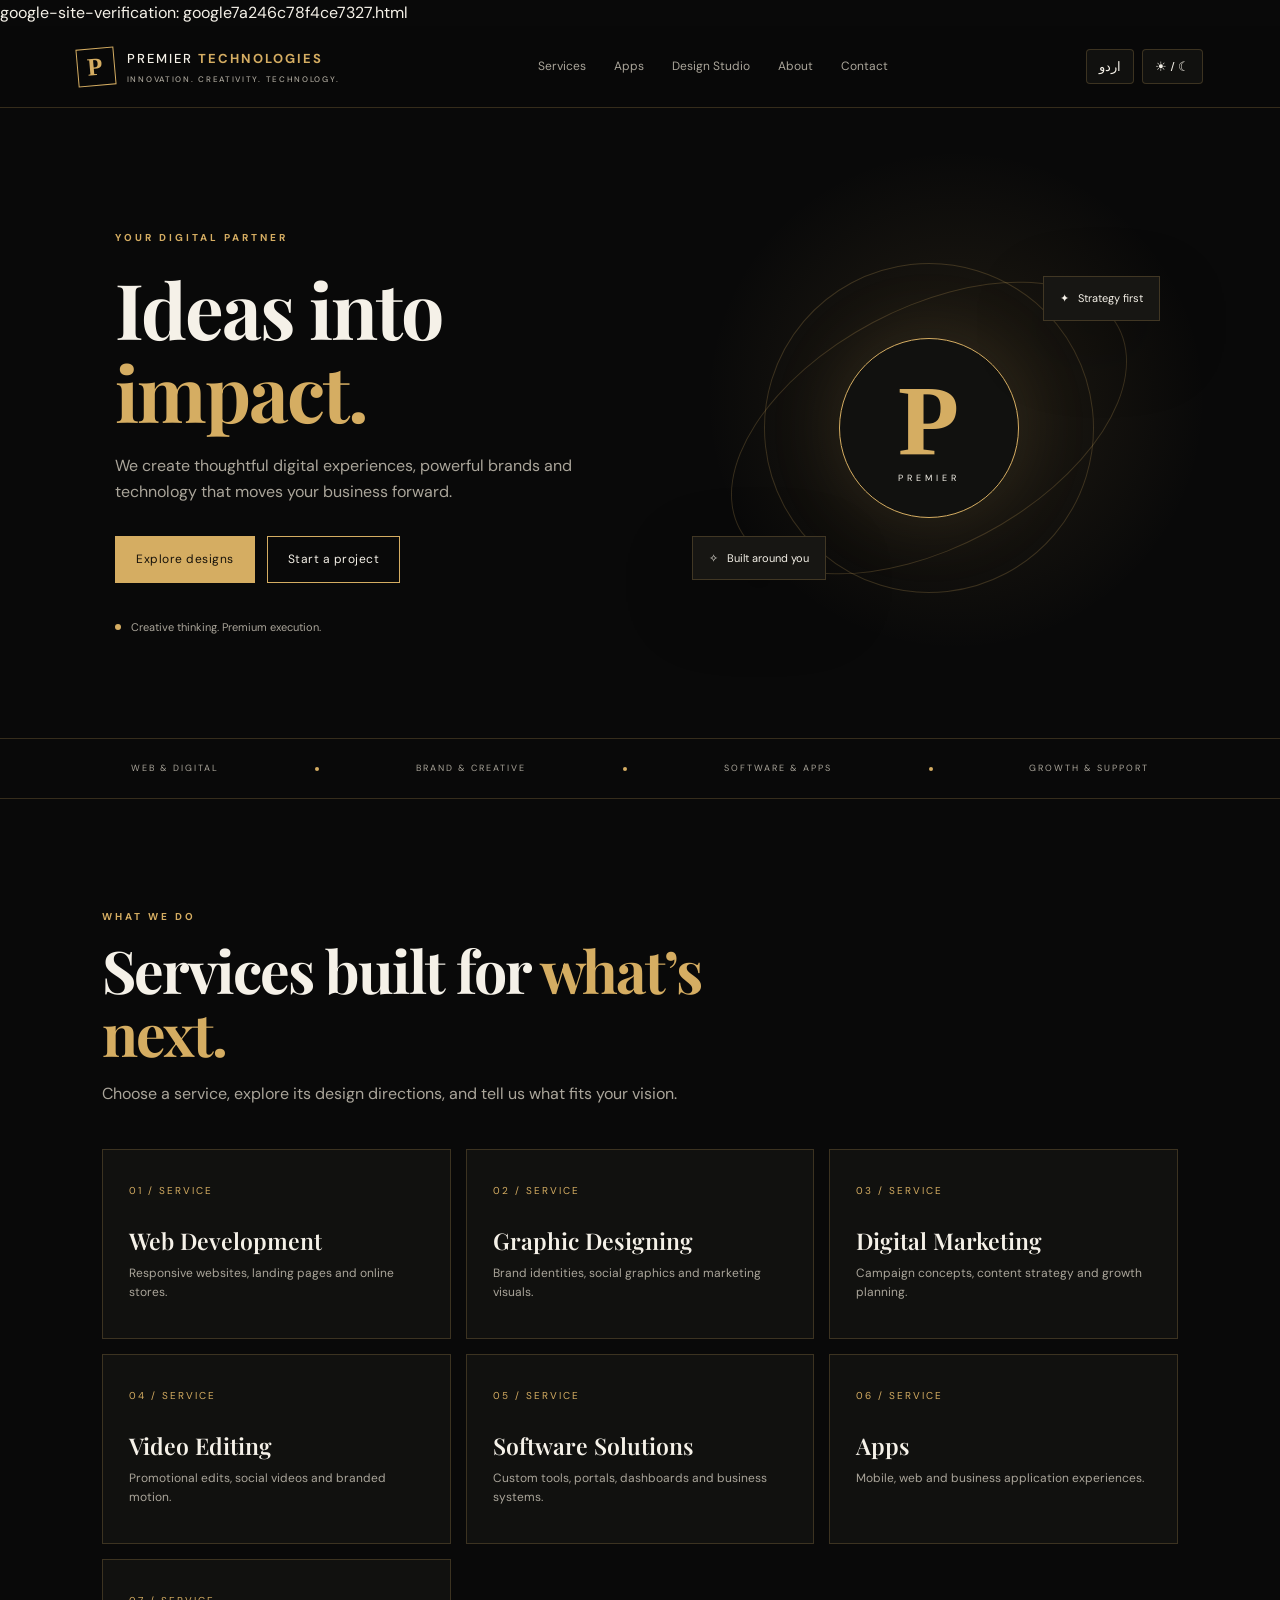
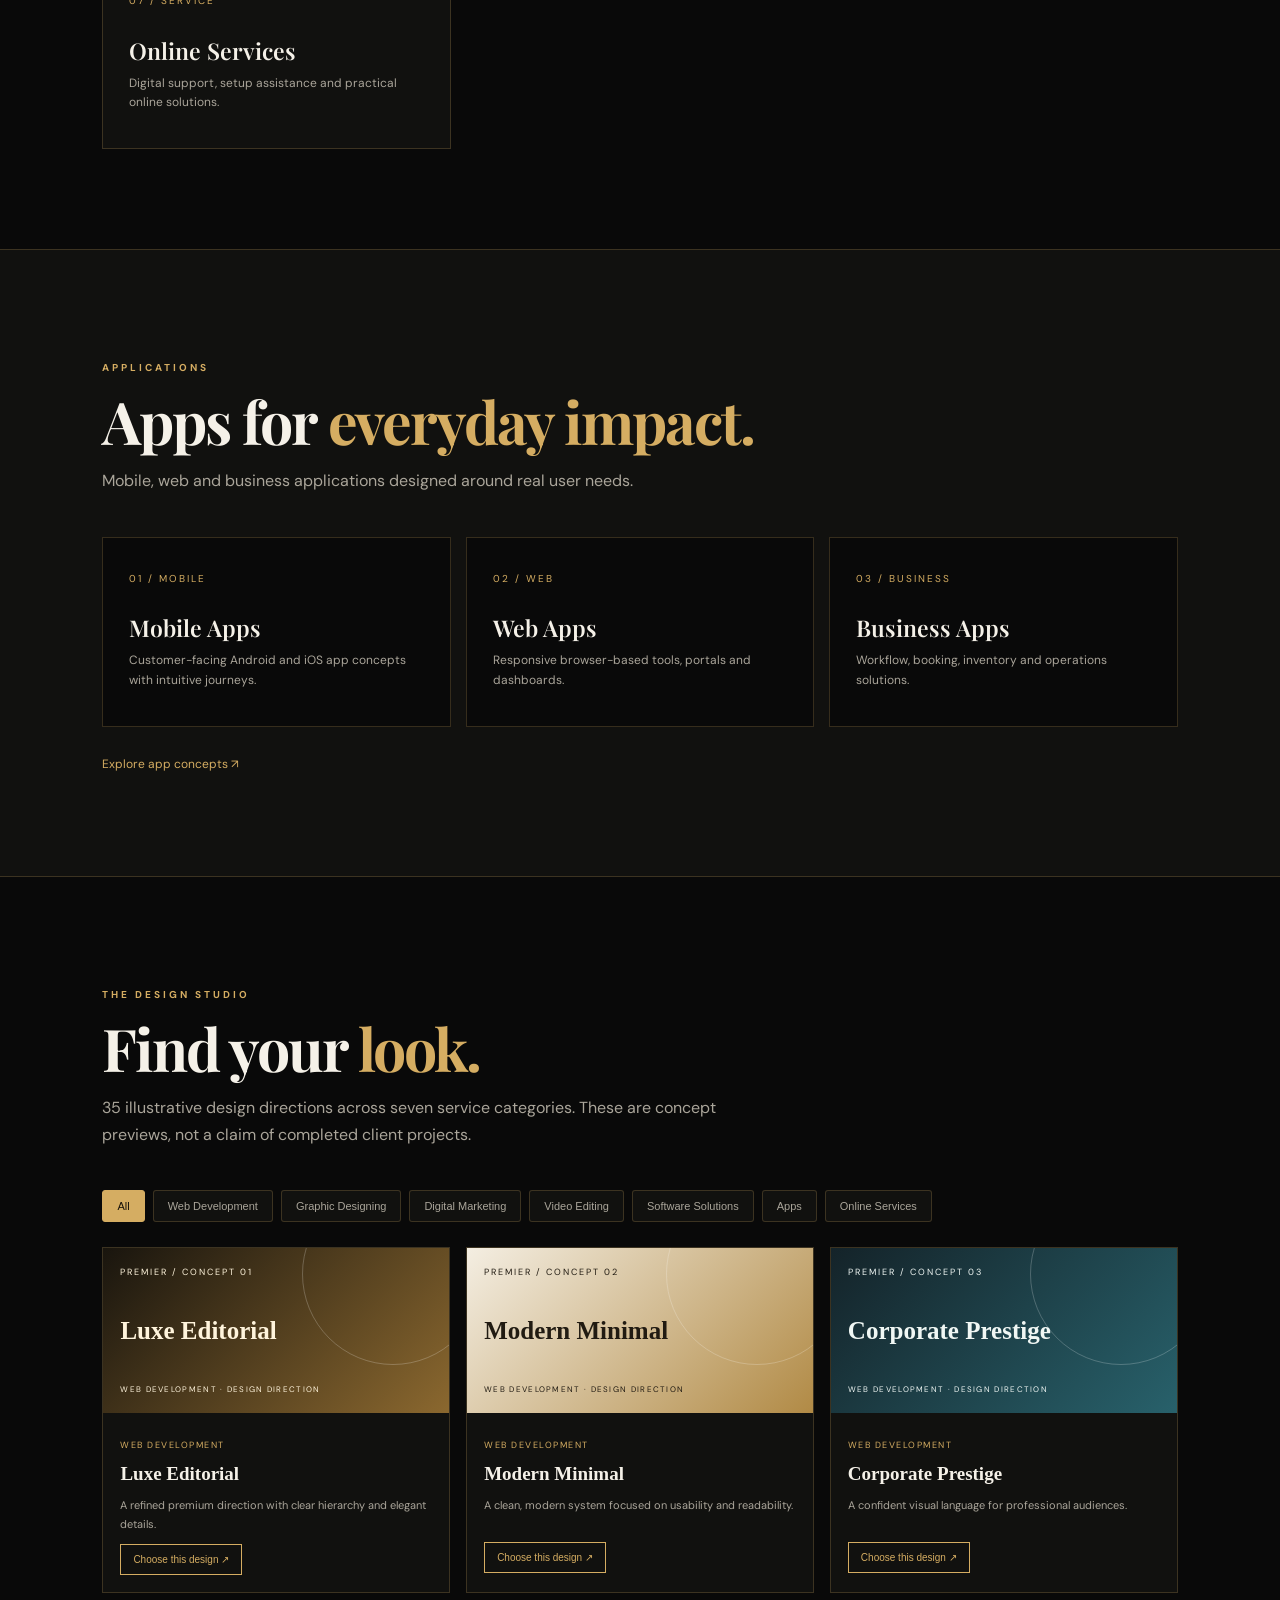
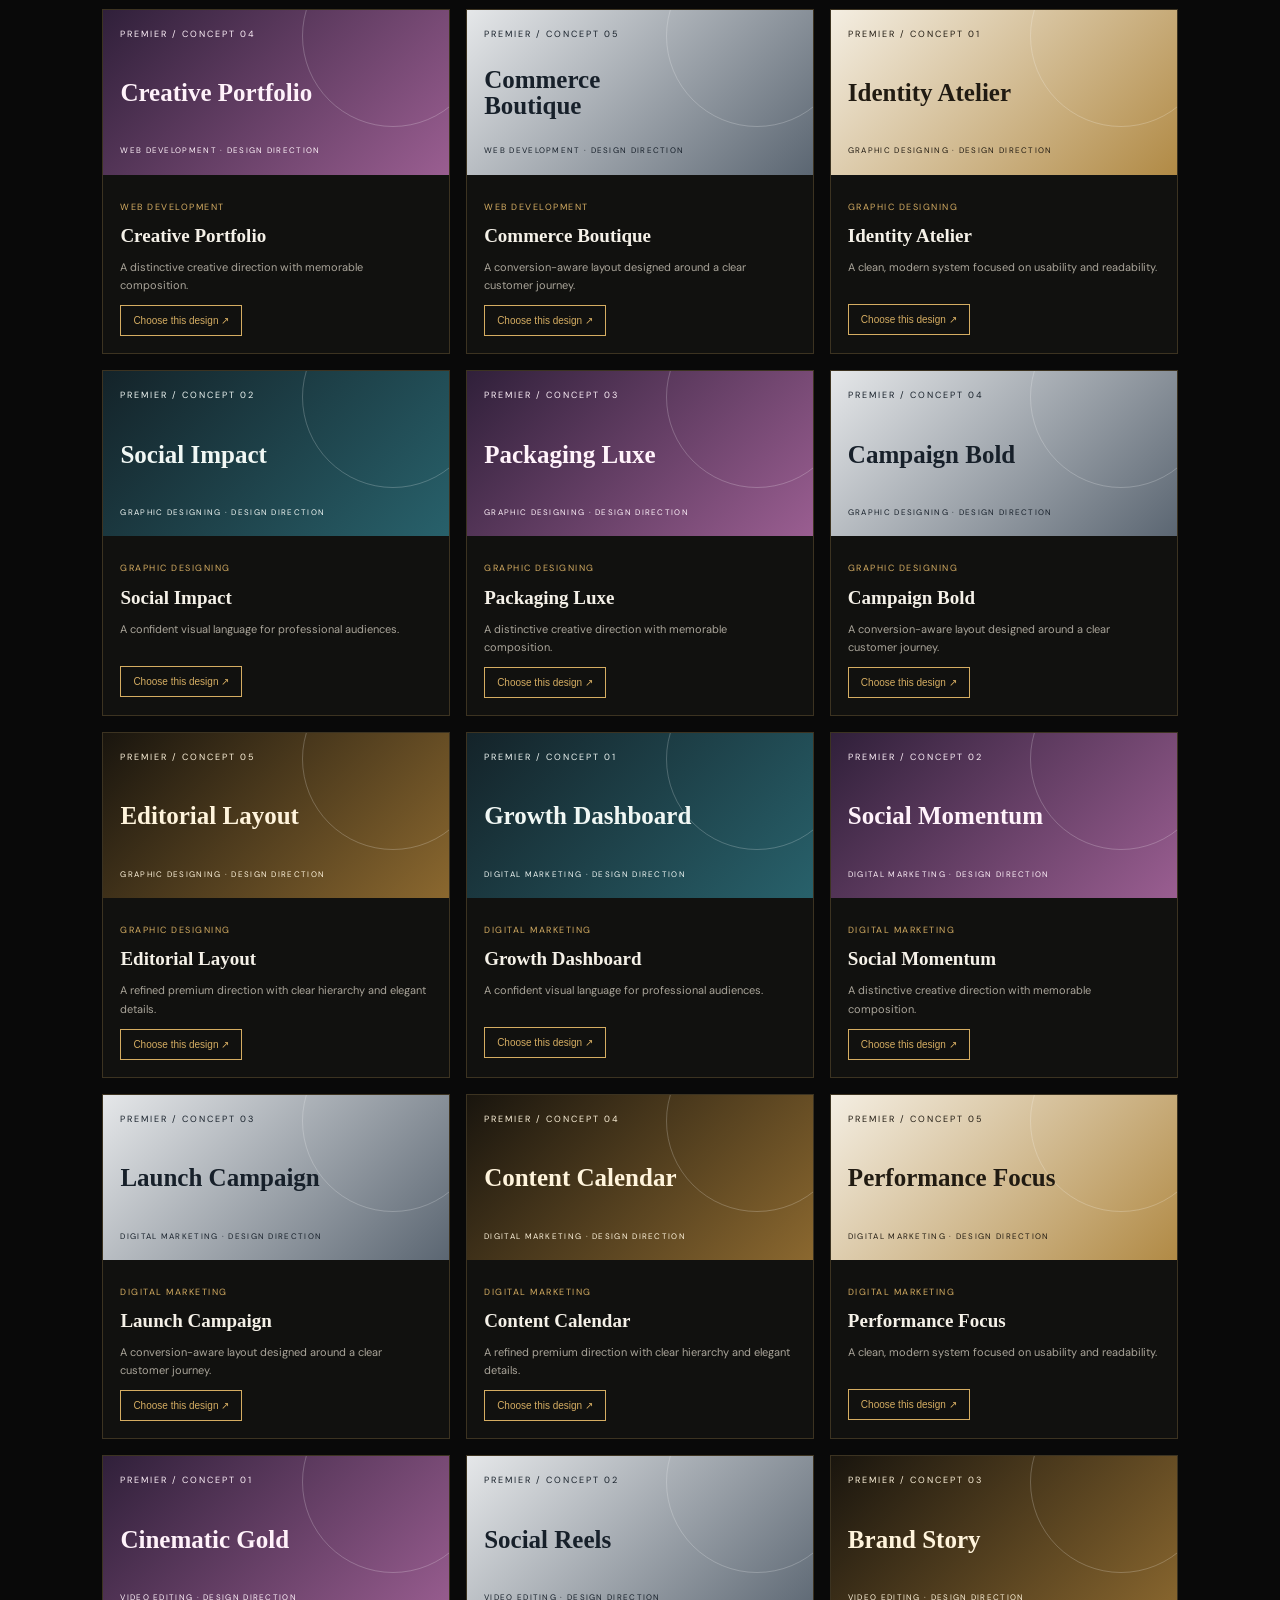
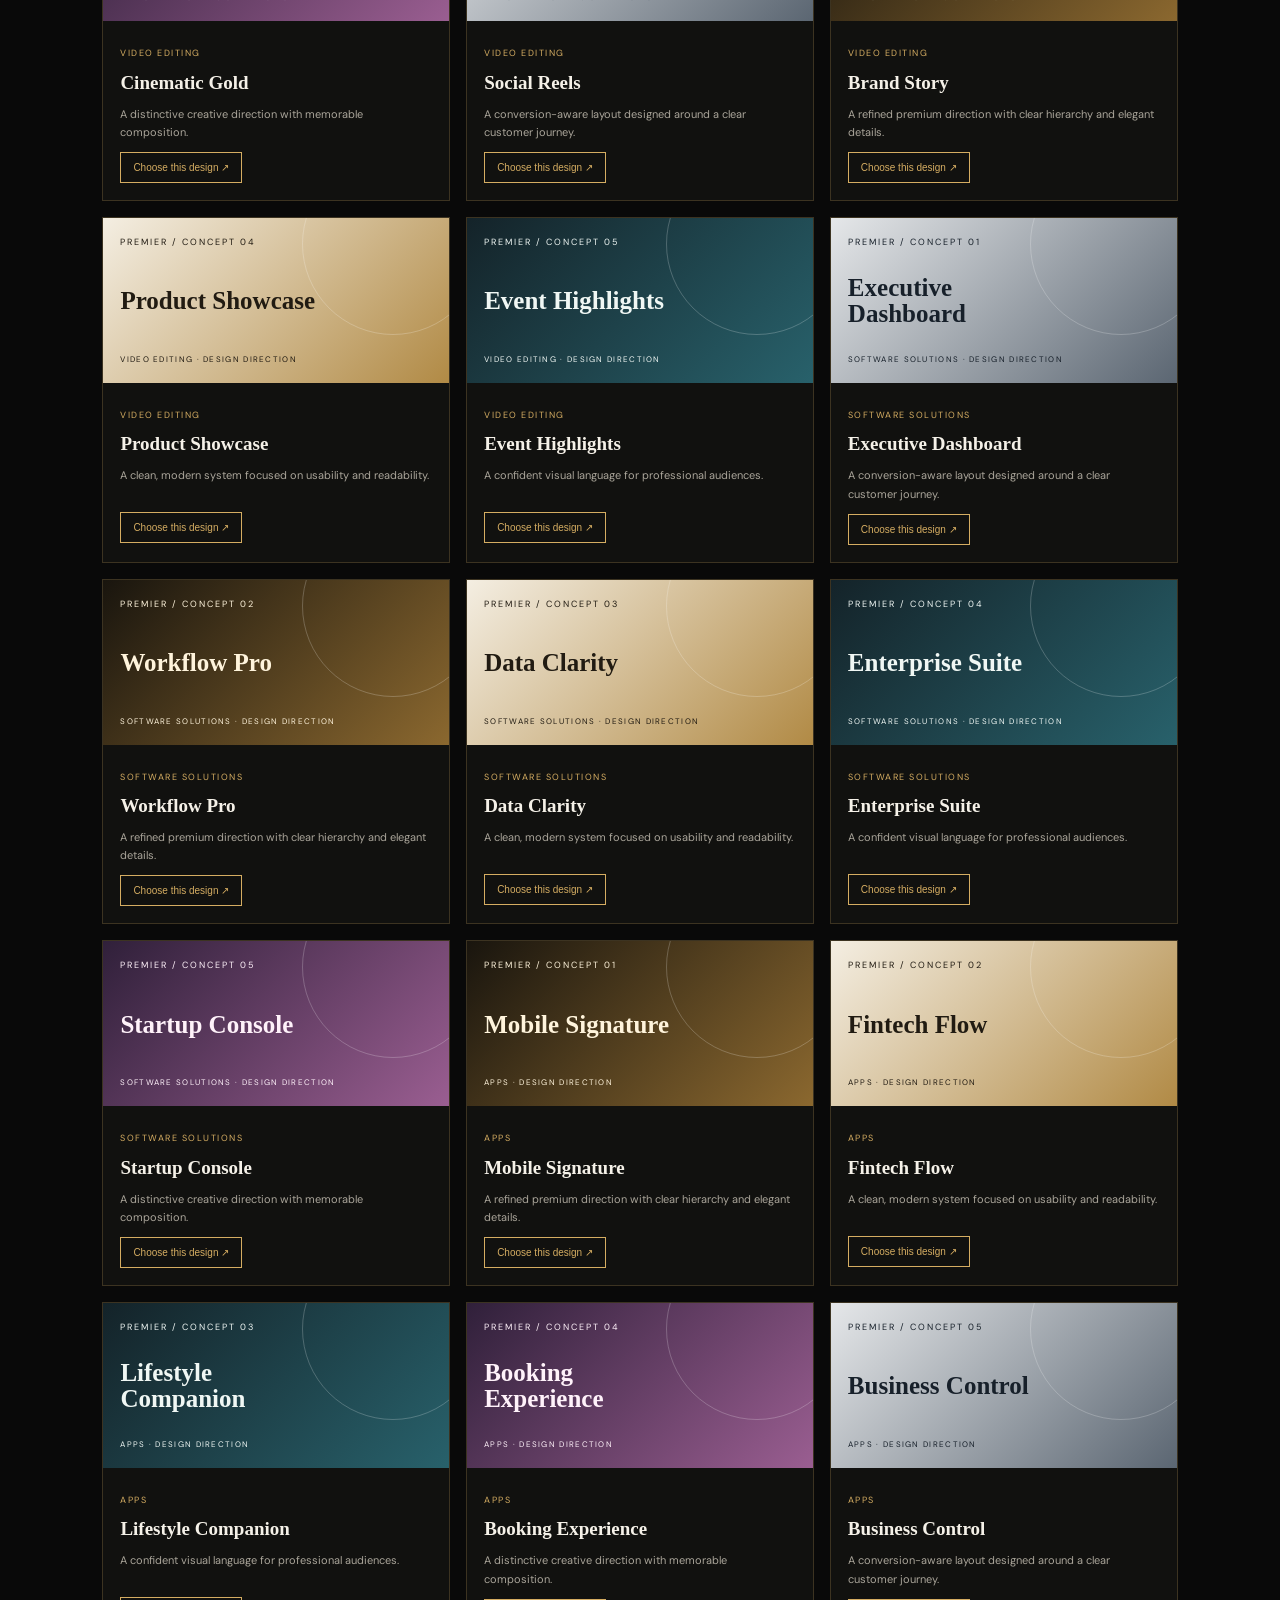
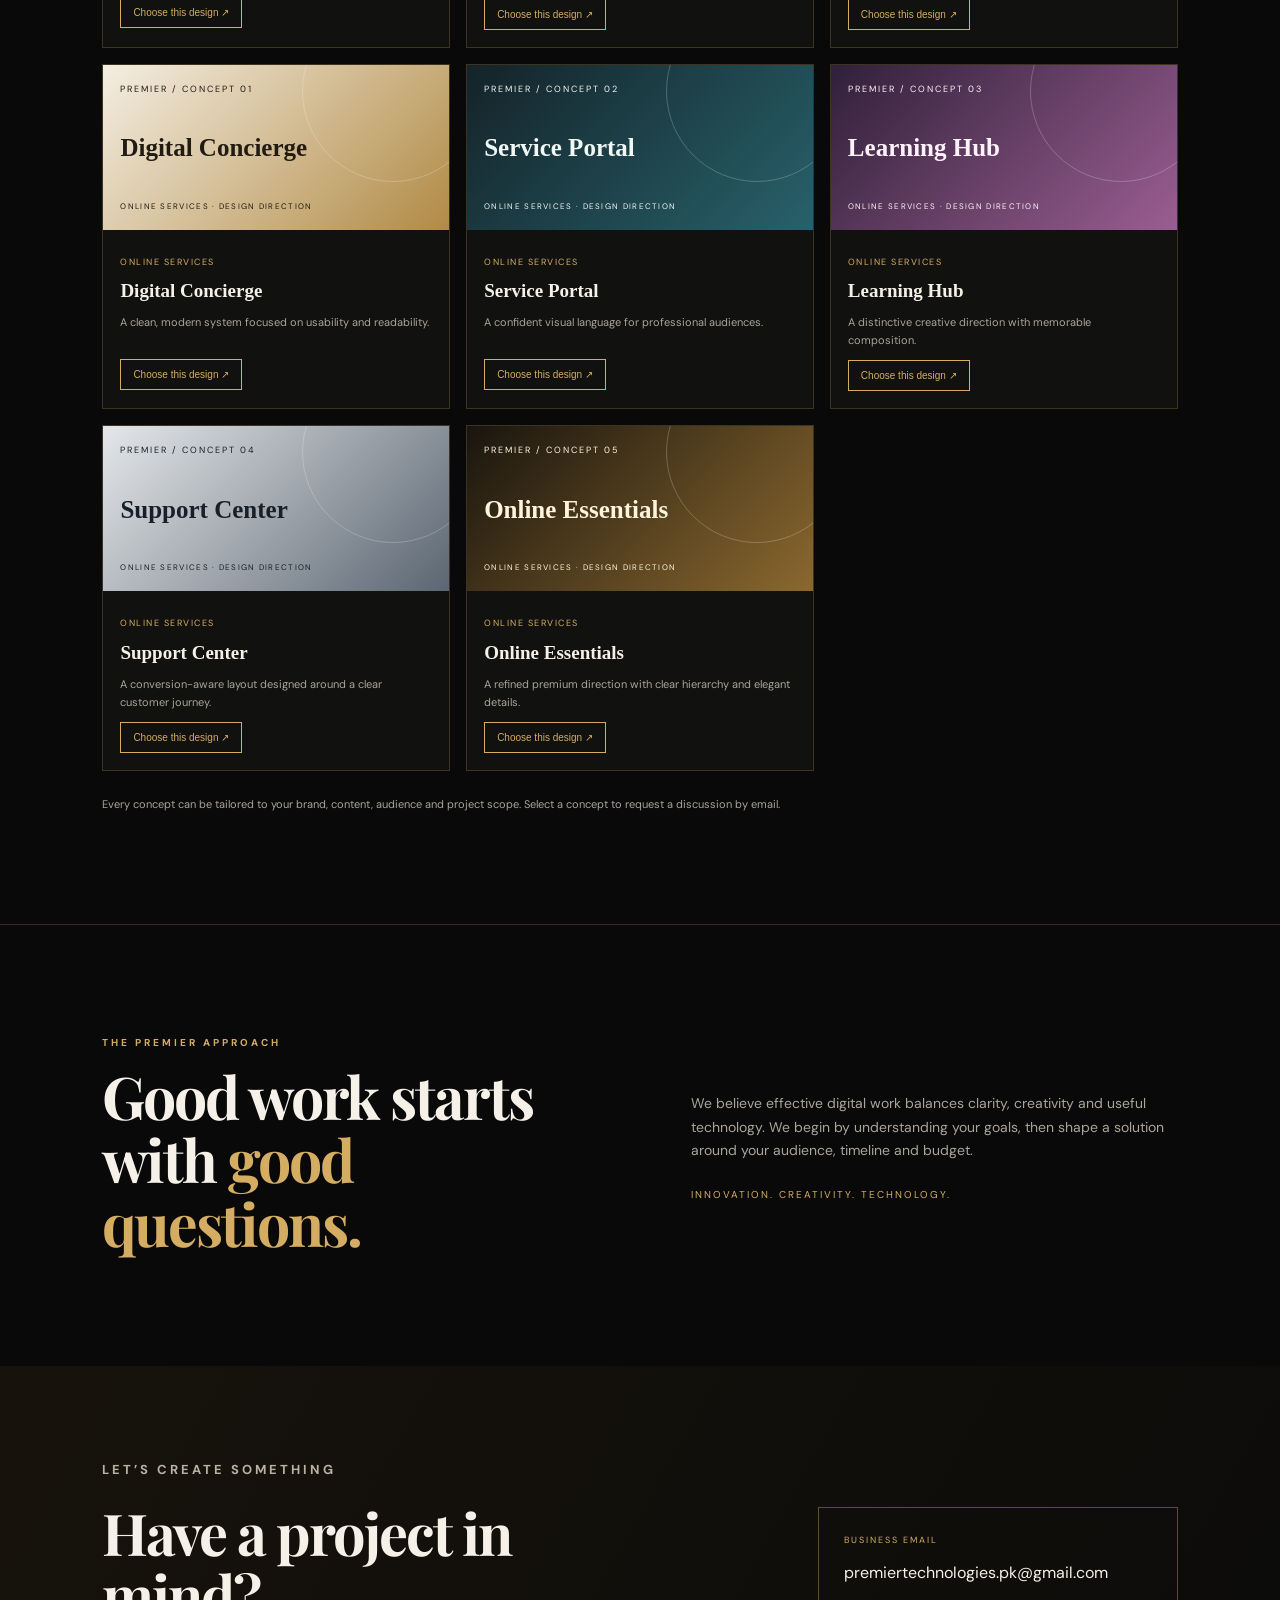
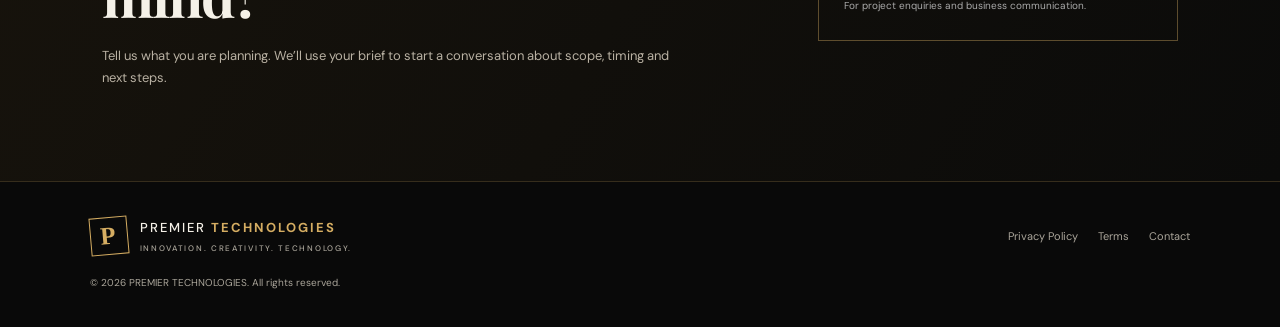
==== commit 87225713: "Update index.html" ====
--- a/index.html
+++ b/index.html
@@ -1,6 +1,6 @@
 <!doctype html>
 <html lang="en">
-<head>
+<head>google-site-verification: google7a246c78f4ce7327.html
 <meta charset="utf-8"><meta name="viewport" content="width=device-width,initial-scale=1">
 <meta name="description" content="PREMIER TECHNOLOGIES — Innovation. Creativity. Technology. Premium digital services and creative solutions.">
 <title>PREMIER TECHNOLOGIES | Innovation. Creativity. Technology.</title>
@@ -28,4 +28,4 @@
 <footer><a class="brand footer-brand" href="#home"><span class="brand-mark">P</span><span>PREMIER <b>TECHNOLOGIES</b><small>INNOVATION. CREATIVITY. TECHNOLOGY.</small></span></a><div class="footer-links"><a href="privacy.html">Privacy Policy</a><a href="terms.html">Terms</a><a href="#contact">Contact</a></div><p>© <span id="year"></span> PREMIER TECHNOLOGIES. All rights reserved.</p></footer>
 <div class="toast" id="toast" role="status" aria-live="polite"></div>
 <script src="script.js"></script>
-</body></html>+</body></html>
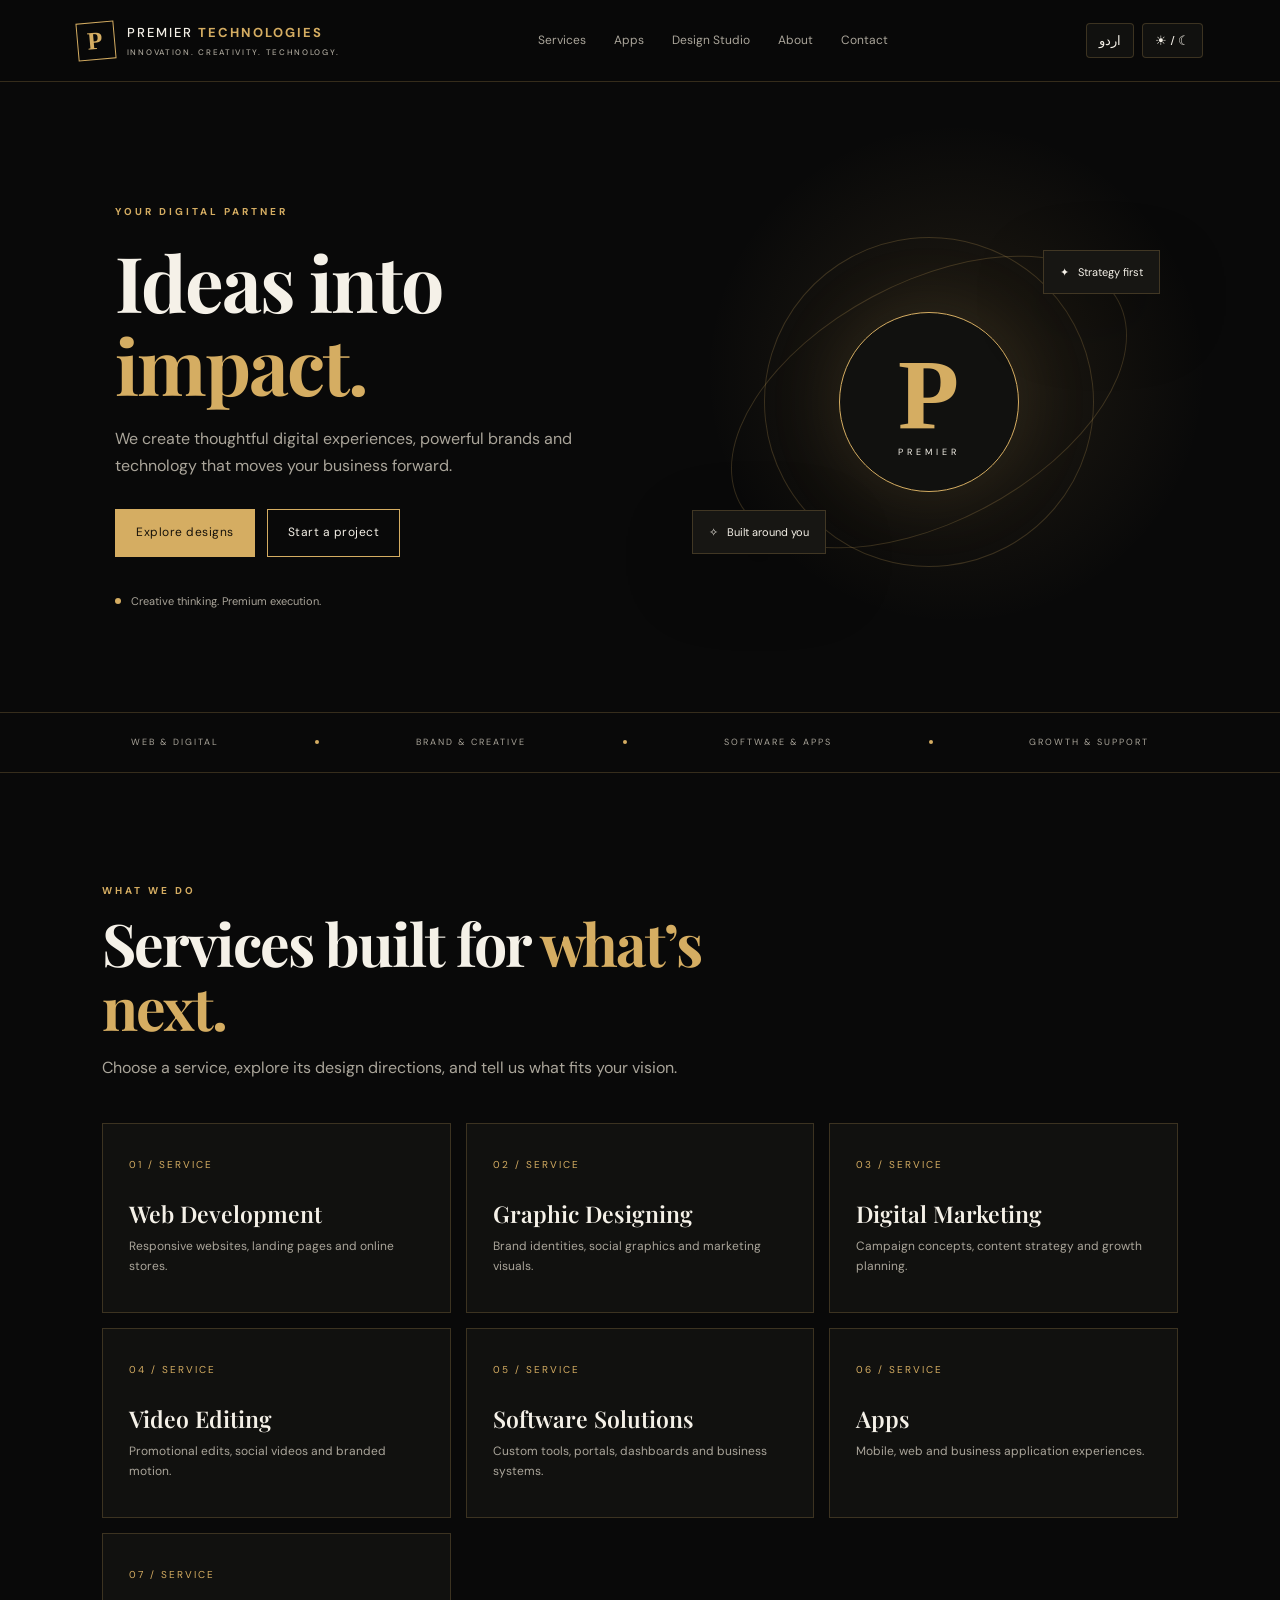
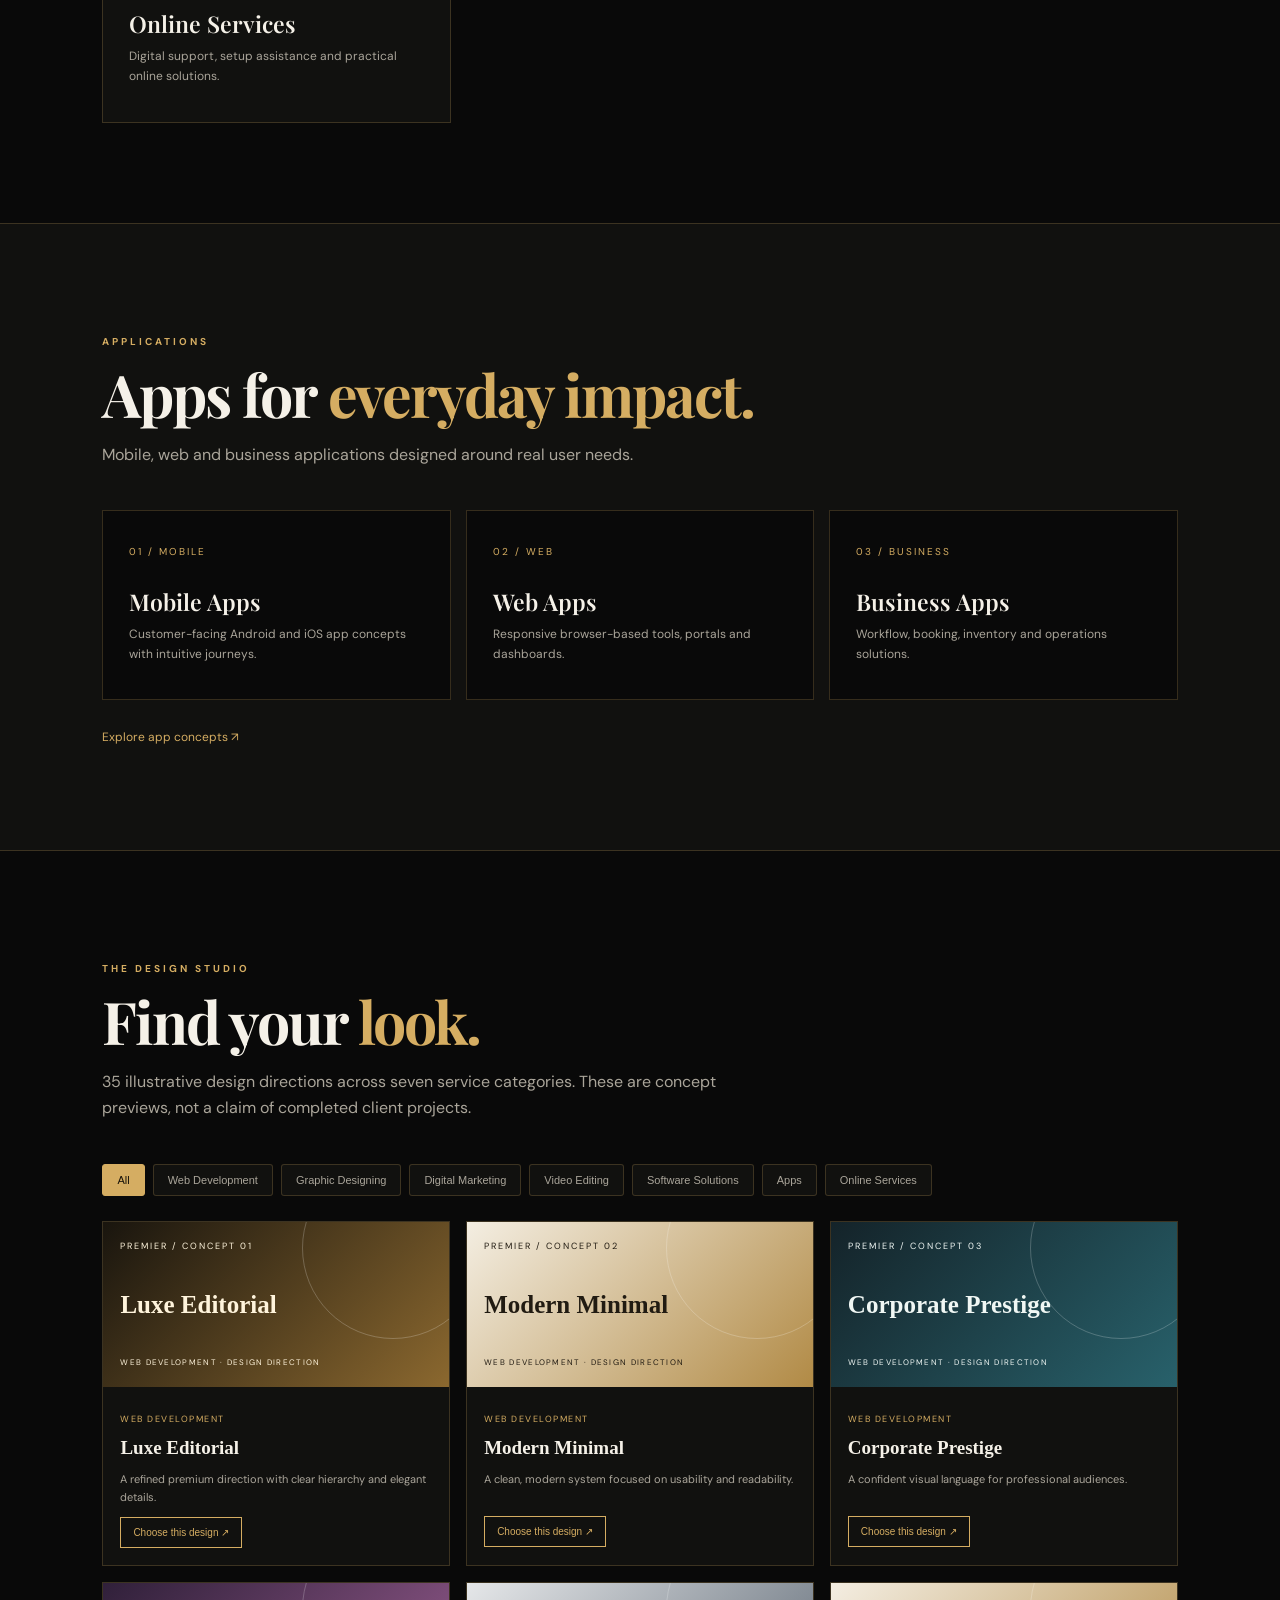
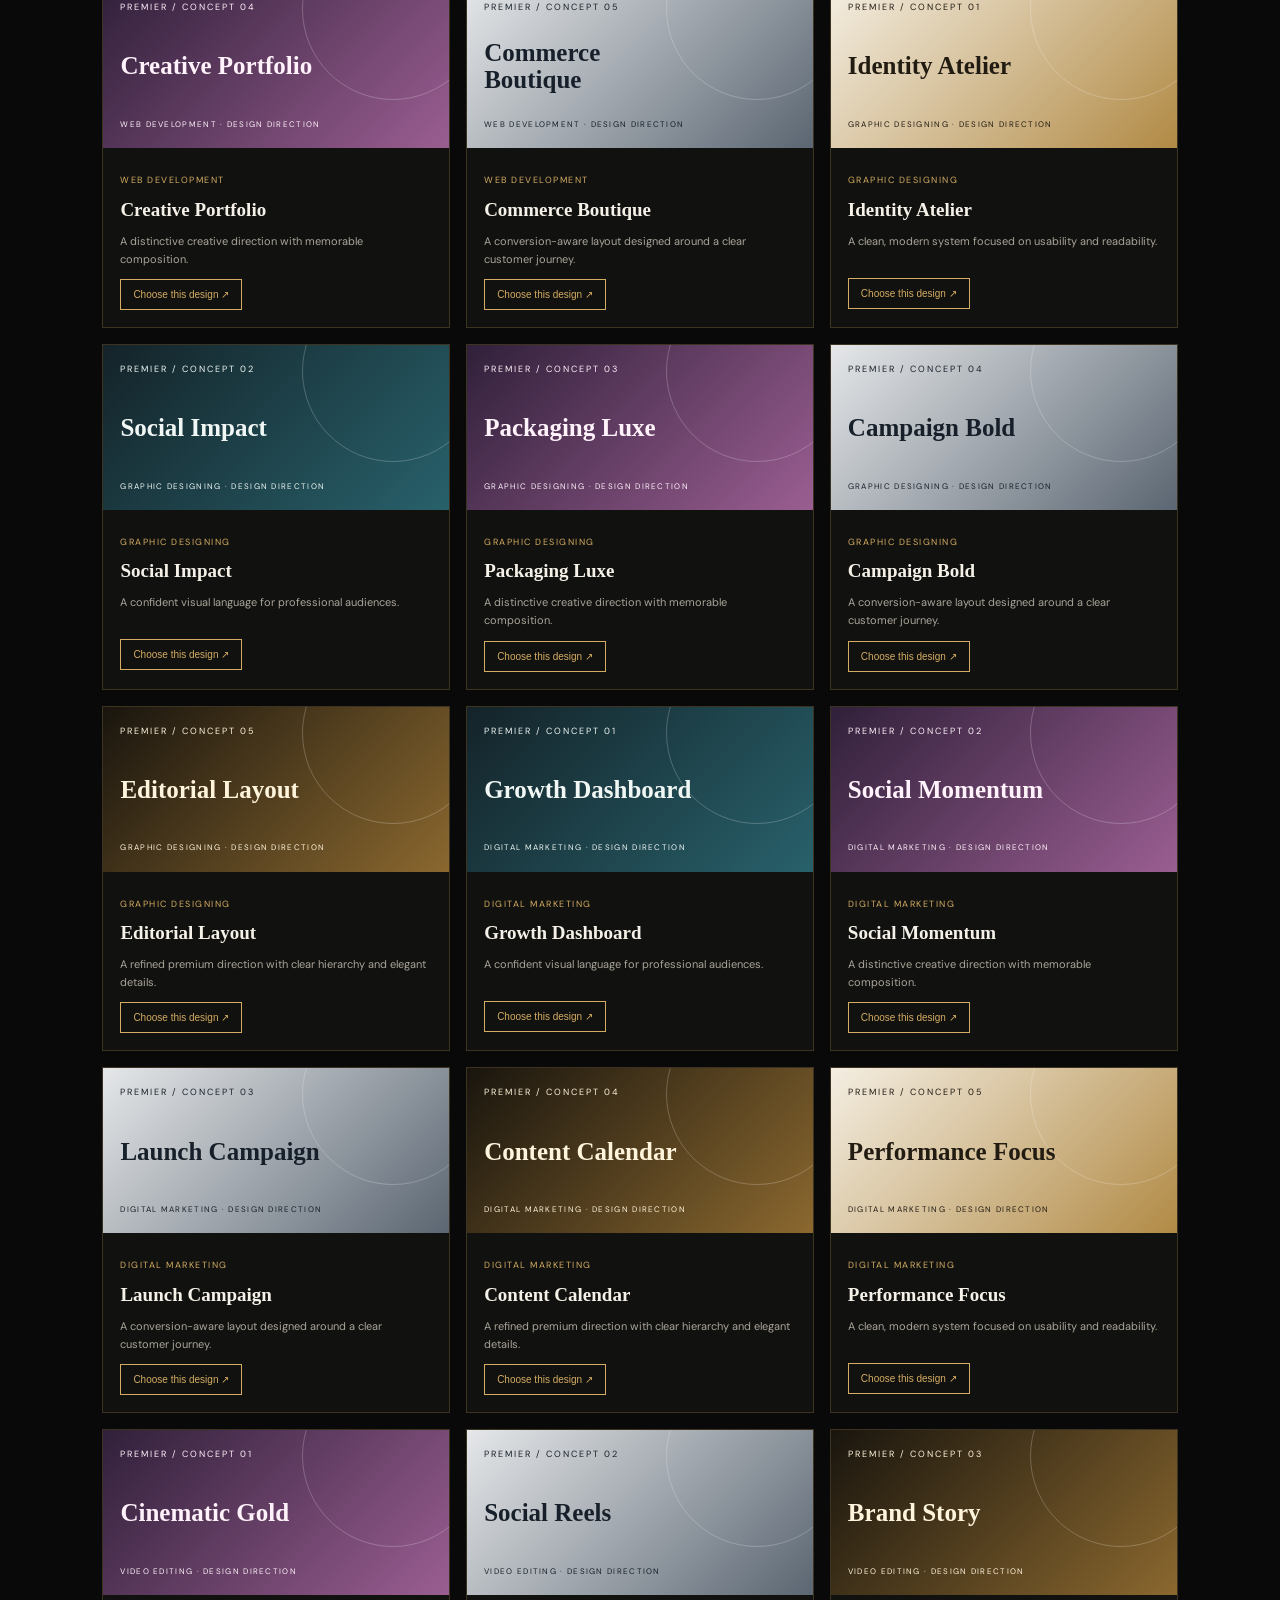
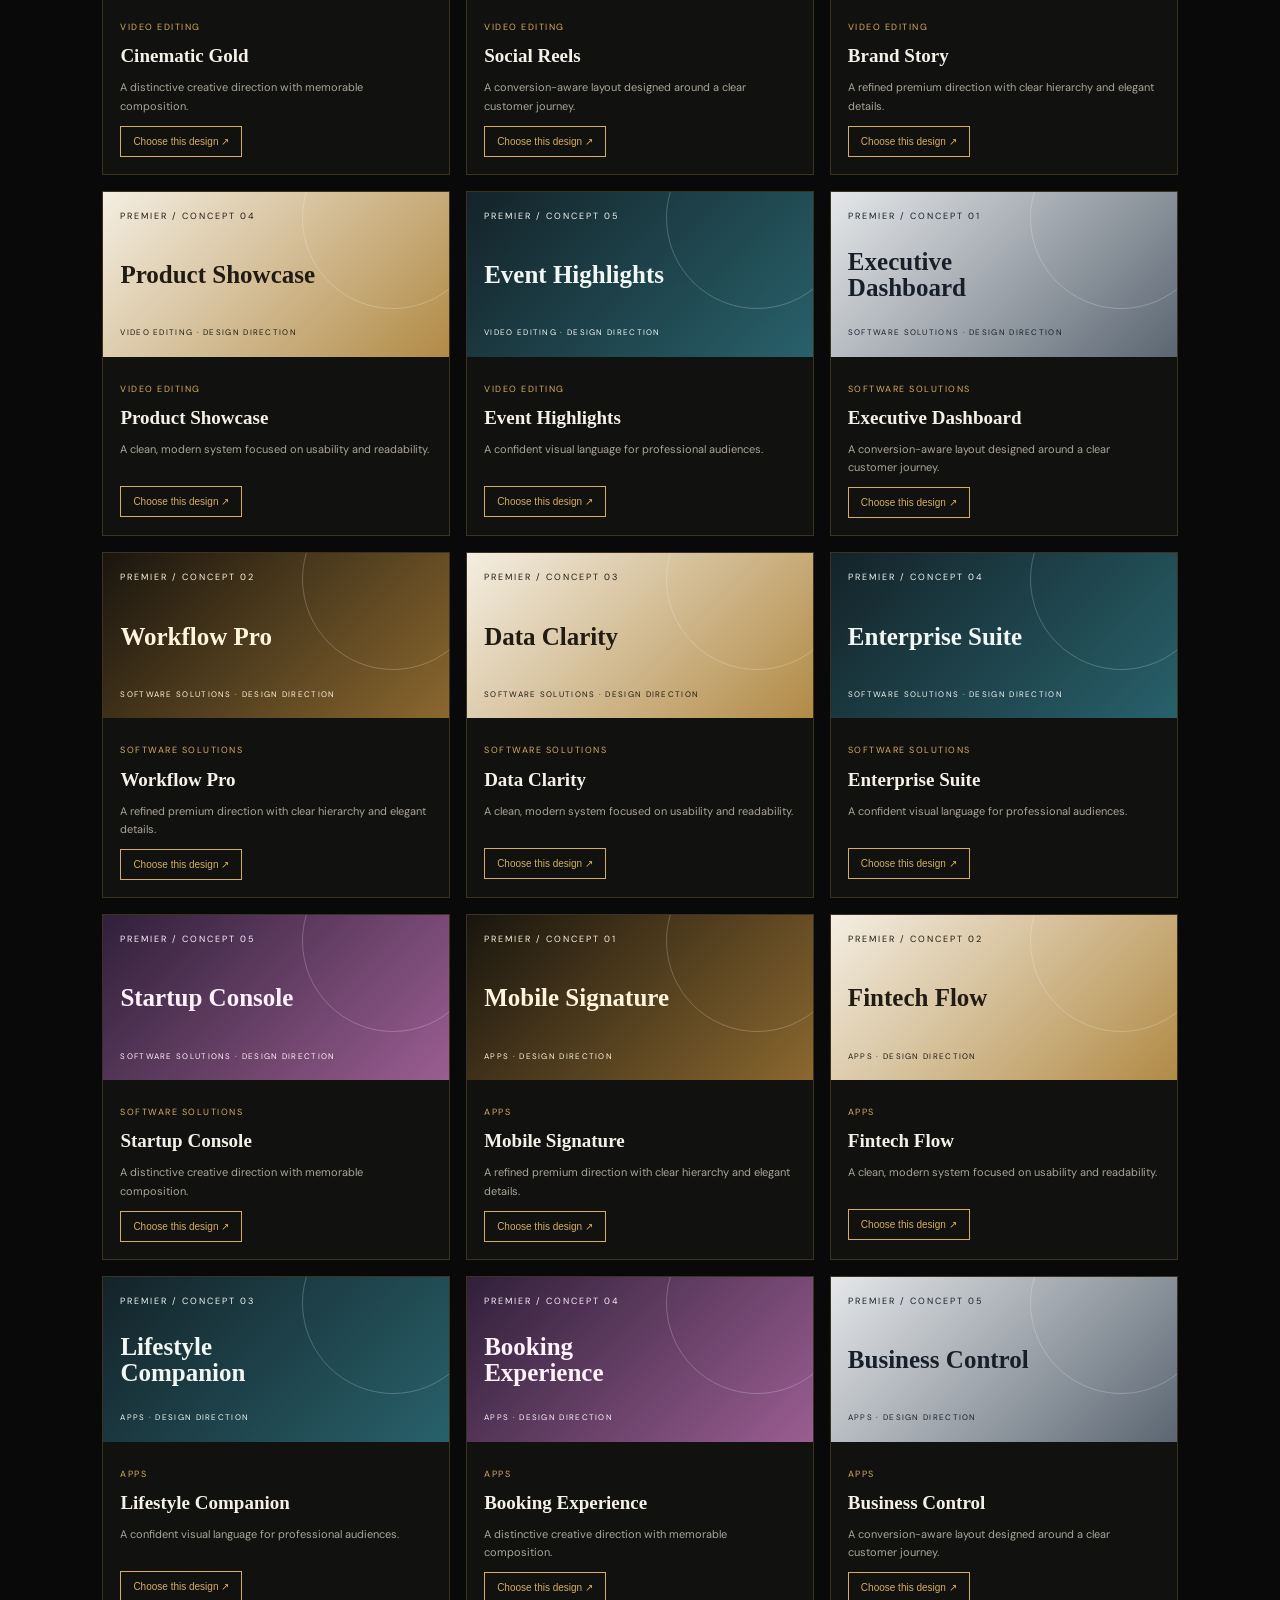
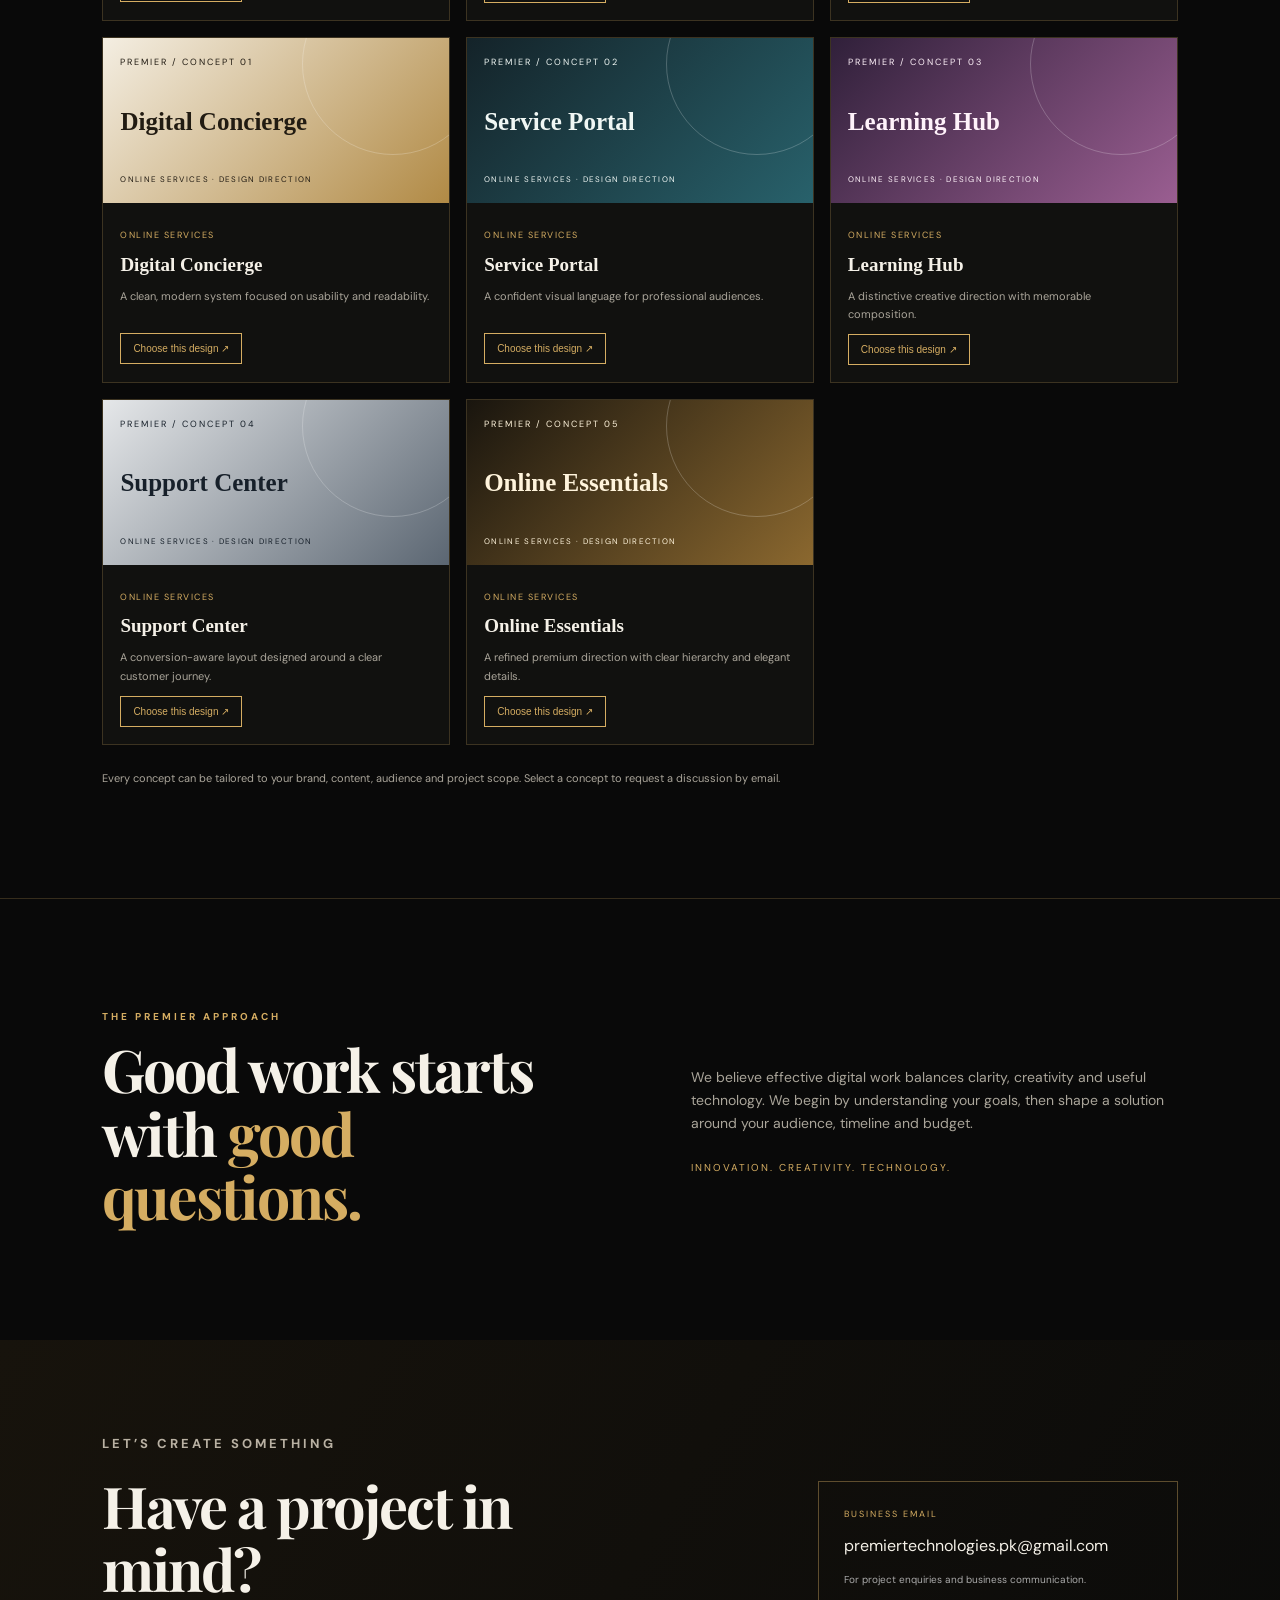
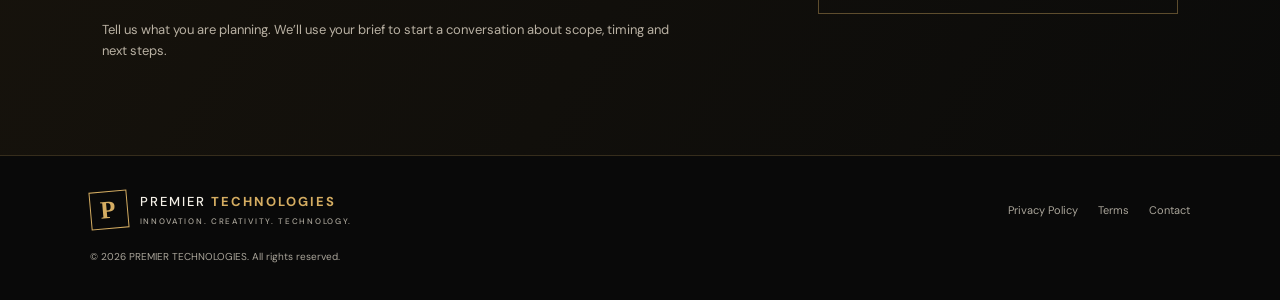
==== commit 95dc29fd: "Add Google site verification to index.html Added Google site verification meta tag to the head secti" ====
--- a/index.html
+++ b/index.html
@@ -1,6 +1,6 @@
 <!doctype html>
 <html lang="en">
-<head>google-site-verification: google7a246c78f4ce7327.html
+<head>
 <meta charset="utf-8"><meta name="viewport" content="width=device-width,initial-scale=1">
 <meta name="description" content="PREMIER TECHNOLOGIES — Innovation. Creativity. Technology. Premium digital services and creative solutions.">
 <title>PREMIER TECHNOLOGIES | Innovation. Creativity. Technology.</title>
